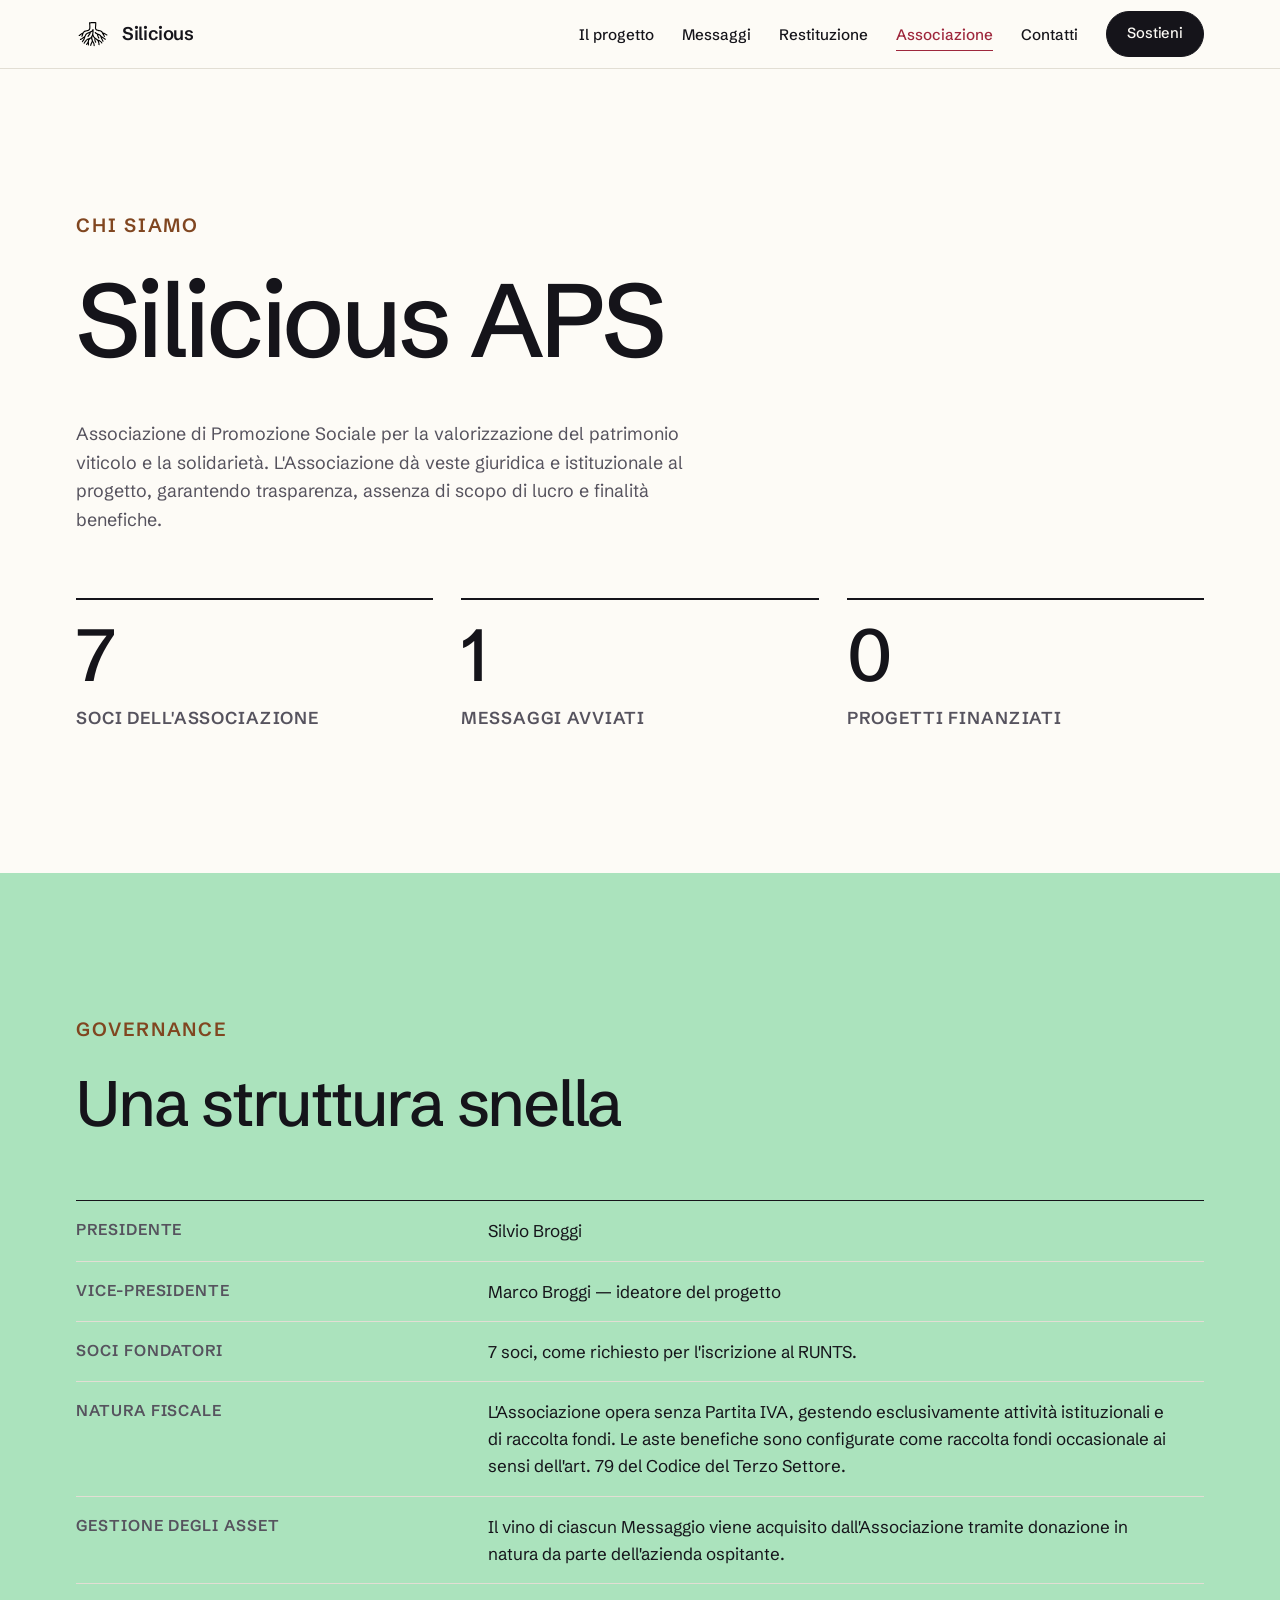
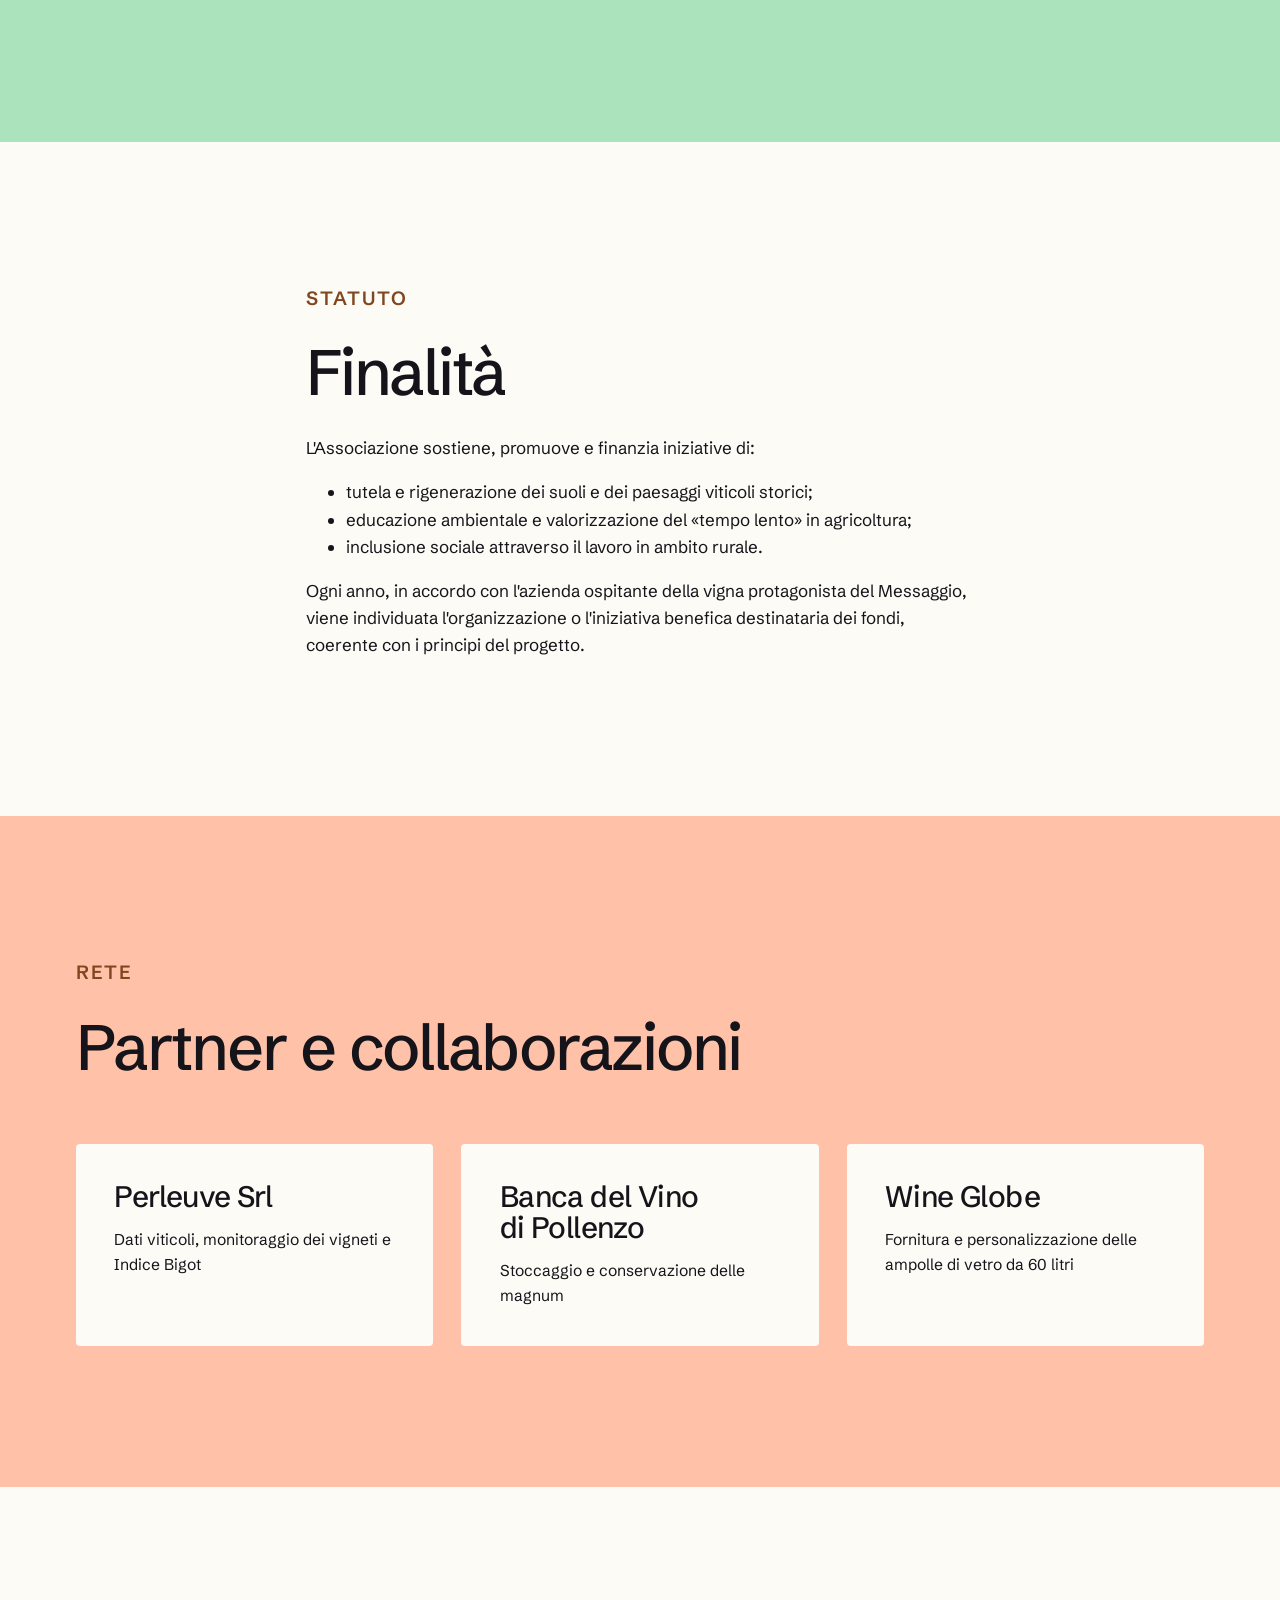
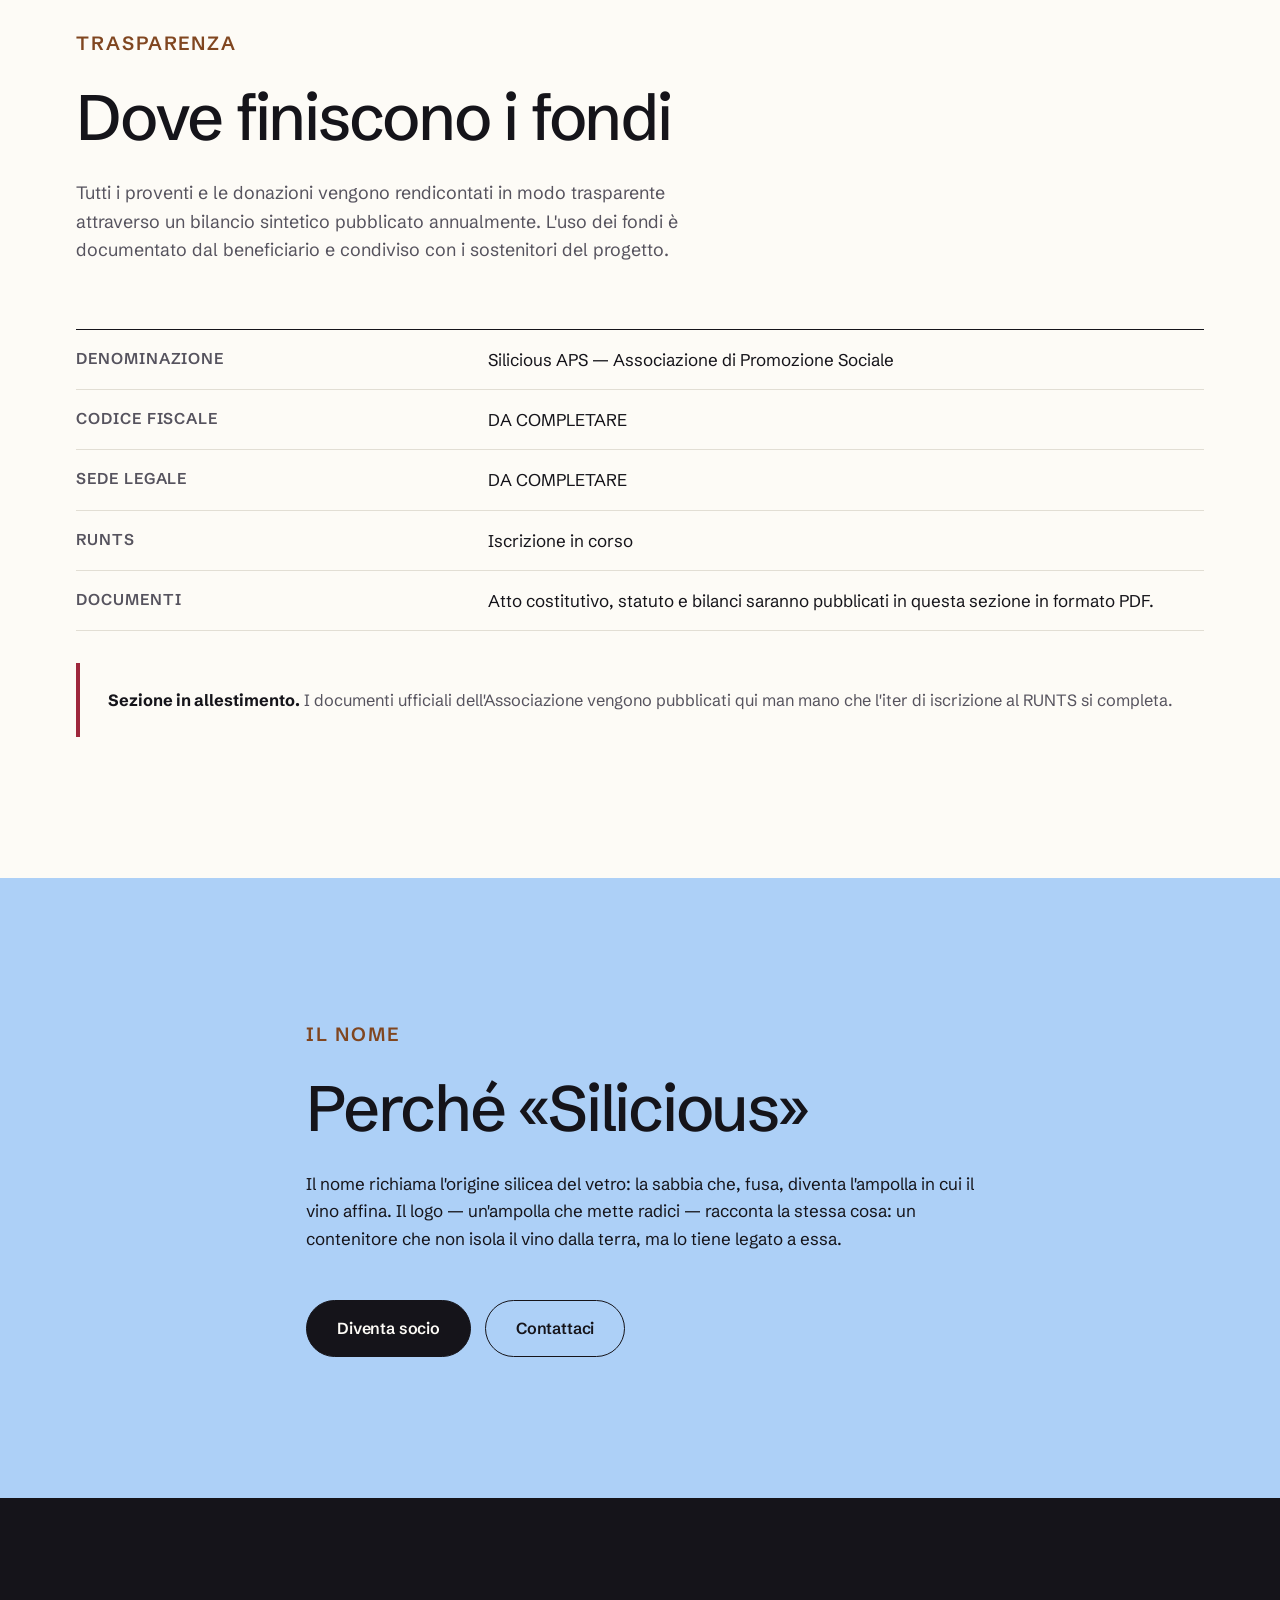
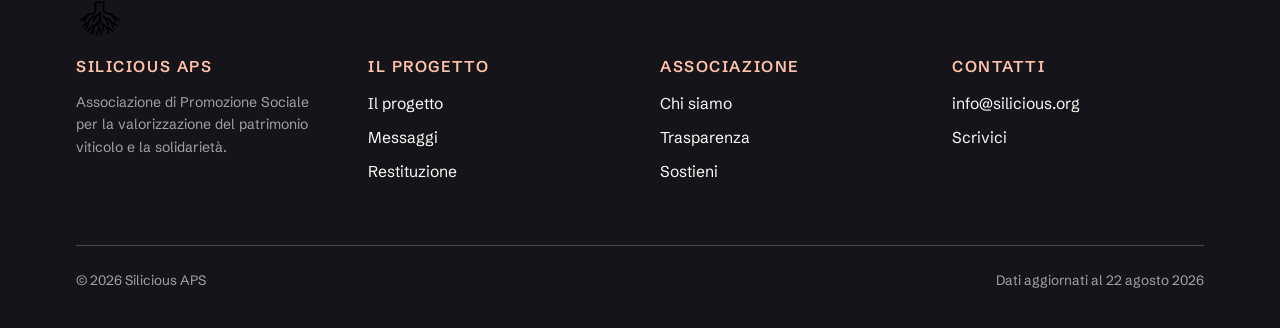
==== associazione/index.html @ 5ce710e5 "Tolta l'illustrazione, picciolo rifatto sulla foto, marchio con margini veri - Illustrazione rimossa" ====
<!DOCTYPE html>
<html lang="it">
<head>
<meta charset="utf-8">
<meta name="viewport" content="width=device-width, initial-scale=1">
<title>L'Associazione — Silicious APS</title>
<meta name="description" content="Silicious APS: Associazione di Promozione Sociale per la valorizzazione del patrimonio viticolo e la solidarietà. Organi, finalità statutarie, partner e trasparenza.">
<link rel="canonical" href="https://silicious.org/associazione/">
<link rel="icon" href="../assets/img/logo-mark.svg?v=3" type="image/svg+xml">
<meta property="og:type" content="website">
<meta property="og:title" content="L'Associazione — Silicious APS">
<meta property="og:description" content="Organi, finalità statutarie, partner e trasparenza di Silicious APS.">
<meta property="og:url" content="https://silicious.org/associazione/">
<meta property="og:image" content="https://silicious.org/assets/img/logo.png">
<link rel="preconnect" href="https://fonts.googleapis.com">
<link rel="preconnect" href="https://fonts.gstatic.com" crossorigin>
<link href="https://fonts.googleapis.com/css2?family=Schibsted+Grotesk:wght@400;500;600;700&display=swap" rel="stylesheet">
<link rel="stylesheet" href="../assets/css/style.css">
</head>
<body>
<a class="salta-al-contenuto" href="#contenuto">Salta al contenuto</a>

<header class="site-header">
  <div class="container">
    <a class="marchio" href="../index.html">
      <img src="../assets/img/logo-mark.svg?v=3" alt="" width="38" height="38">
      <b>Silicious</b>
    </a>
    <button class="menu-toggle" aria-expanded="false" aria-controls="nav-principale">Menu</button>
    <nav class="nav" id="nav-principale" aria-label="Navigazione principale">
      <ul>
        <li><a href="../index.html">Il progetto</a></li>
        <li><a href="../messaggi/index.html">Messaggi</a></li>
        <li><a href="../progetti/index.html">Restituzione</a></li>
        <li><a href="index.html" aria-current="page">Associazione</a></li>
        <li><a href="../contatti/index.html">Contatti</a></li>
        <li><a class="btn" href="../sostieni/index.html">Sostieni</a></li>
      </ul>
    </nav>
  </div>
</header>

<main id="contenuto">

  <section>
    <div class="container">
      <div class="intestazione-sezione">
        <p class="occhiello">Chi siamo</p>
        <h1>Silicious APS</h1>
        <p class="guida">Associazione di Promozione Sociale per la valorizzazione del patrimonio
          viticolo e la solidarietà. L'Associazione dà veste giuridica e istituzionale al progetto,
          garantendo trasparenza, assenza di scopo di lucro e finalità benefiche.</p>
      </div>
      <div class="griglia griglia-3" data-blocco="kpi" data-kpi="soci,messaggi,progetti"></div>
    </div>
  </section>

  <section class="alt">
    <div class="container">
      <div class="intestazione-sezione">
        <p class="occhiello">Governance</p>
        <h2>Una struttura snella</h2>
      </div>
      <dl class="dati">
        <div class="riga">
          <dt>Presidente</dt>
          <dd data-testo="presidente">—</dd>
        </div>
        <div class="riga">
          <dt>Vice-Presidente</dt>
          <dd><span data-testo="vicePresidente">—</span> — ideatore del progetto</dd>
        </div>
        <div class="riga">
          <dt>Soci fondatori</dt>
          <dd><span data-testo="sociFondatori">—</span> soci, come richiesto per l'iscrizione al RUNTS.</dd>
        </div>
        <div class="riga">
          <dt>Natura fiscale</dt>
          <dd>L'Associazione opera senza Partita IVA, gestendo esclusivamente attività istituzionali
            e di raccolta fondi. Le aste benefiche sono configurate come raccolta fondi occasionale
            ai sensi dell'art. 79 del Codice del Terzo Settore.</dd>
        </div>
        <div class="riga">
          <dt>Gestione degli asset</dt>
          <dd>Il vino di ciascun Messaggio viene acquisito dall'Associazione tramite donazione in
            natura da parte dell'azienda ospitante.</dd>
        </div>
      </dl>
    </div>
  </section>

  <section>
    <div class="container stretto">
      <p class="occhiello">Statuto</p>
      <h2>Finalità</h2>
      <p>L'Associazione sostiene, promuove e finanzia iniziative di:</p>
      <ul>
        <li>tutela e rigenerazione dei suoli e dei paesaggi viticoli storici;</li>
        <li>educazione ambientale e valorizzazione del «tempo lento» in agricoltura;</li>
        <li>inclusione sociale attraverso il lavoro in ambito rurale.</li>
      </ul>
      <p>Ogni anno, in accordo con l'azienda ospitante della vigna protagonista del Messaggio, viene
        individuata l'organizzazione o l'iniziativa benefica destinataria dei fondi, coerente con i
        principi del progetto.</p>
    </div>
  </section>

  <section class="alt">
    <div class="container">
      <div class="intestazione-sezione">
        <p class="occhiello">Rete</p>
        <h2>Partner e collaborazioni</h2>
      </div>
      <div class="griglia griglia-3" data-blocco="partner"></div>
    </div>
  </section>

  <section id="trasparenza">
    <div class="container">
      <div class="intestazione-sezione">
        <p class="occhiello">Trasparenza</p>
        <h2>Dove finiscono i fondi</h2>
        <p class="guida">Tutti i proventi e le donazioni vengono rendicontati in modo trasparente
          attraverso un bilancio sintetico pubblicato annualmente. L'uso dei fondi è documentato dal
          beneficiario e condiviso con i sostenitori del progetto.</p>
      </div>
      <dl class="dati">
        <div class="riga">
          <dt>Denominazione</dt>
          <dd>Silicious APS — Associazione di Promozione Sociale</dd>
        </div>
        <div class="riga">
          <dt>Codice fiscale</dt>
          <dd data-testo="codiceFiscale">—</dd>
        </div>
        <div class="riga">
          <dt>Sede legale</dt>
          <dd data-testo="sede">—</dd>
        </div>
        <div class="riga">
          <dt>RUNTS</dt>
          <dd data-testo="runts">—</dd>
        </div>
        <div class="riga">
          <dt>Documenti</dt>
          <dd>Atto costitutivo, statuto e bilanci saranno pubblicati in questa sezione in formato PDF.</dd>
        </div>
      </dl>
      <div class="nota-box" style="margin-top:32px">
        <strong>Sezione in allestimento.</strong> I documenti ufficiali dell'Associazione vengono
        pubblicati qui man mano che l'iter di iscrizione al RUNTS si completa.
      </div>
    </div>
  </section>

  <section class="alt">
    <div class="container stretto">
      <p class="occhiello">Il nome</p>
      <h2>Perché «Silicious»</h2>
      <p>Il nome richiama l'origine silicea del vetro: la sabbia che, fusa, diventa l'ampolla in cui
        il vino affina. Il logo — un'ampolla che mette radici — racconta la stessa cosa: un
        contenitore che non isola il vino dalla terra, ma lo tiene legato a essa.</p>
      <div class="btn-riga">
        <a class="btn" href="../sostieni/index.html">Diventa socio</a>
        <a class="btn btn-ghost" href="../contatti/index.html">Contattaci</a>
      </div>
    </div>
  </section>

</main>

<footer class="site-footer">
  <div class="container">
    <img class="logo-piede" src="../assets/img/logo-mark.svg?v=3" alt="" width="44" height="44">
    <div class="griglia griglia-4">
      <div>
        <h4>Silicious APS</h4>
        <p class="piccolo guida">Associazione di Promozione Sociale per la valorizzazione del
          patrimonio viticolo e la solidarietà.</p>
      </div>
      <div>
        <h4>Il progetto</h4>
        <ul>
          <li><a href="../index.html">Il progetto</a></li>
          <li><a href="../messaggi/index.html">Messaggi</a></li>
          <li><a href="../progetti/index.html">Restituzione</a></li>
        </ul>
      </div>
      <div>
        <h4>Associazione</h4>
        <ul>
          <li><a href="index.html">Chi siamo</a></li>
          <li><a href="index.html#trasparenza">Trasparenza</a></li>
          <li><a href="../sostieni/index.html">Sostieni</a></li>
        </ul>
      </div>
      <div>
        <h4>Contatti</h4>
        <ul>
          <li><a data-mailto href="#"></a></li>
          <li><a href="../contatti/index.html">Scrivici</a></li>
        </ul>
      </div>
    </div>
    <div class="coda">
      <span>© <span data-testo="anno">2026</span> Silicious APS</span>
      <span>Dati aggiornati al <span data-testo="aggiornato">—</span></span>
    </div>
  </div>
</footer>

<script src="../data/contenuti.js"></script>
<script src="../assets/js/site.js"></script>
</body>
</html>
---- assets/css/style.css ----
/* ==========================================================================
   Silicious APS — foglio di stile unico
   Palette e tipografia del progetto. Modificare qui i colori del sito.
   ========================================================================== */

/* --------------------------------------------------------------------------
   PALETTE E CARATTERE
   Un solo carattere su tutto il sito, usato in pesi diversi.
   I colori sono tutti qui: cambiando questo blocco cambia tutto il sito.
   -------------------------------------------------------------------------- */

:root {
  /* Fondo e inchiostro */
  --carta:      #FDFBF6;
  --inchiostro: #15141A;
  --inchiostro-lieve: #56535E;
  --linea:      #E2DED4;

  /* I tre pastelli che si alternano di sezione in sezione */
  --pastello-1: #FFC2A8;   /* pesca */
  --pastello-2: #ABE3BD;   /* verde vigna */
  --pastello-3: #ADD0F7;   /* cielo */
  --carta-alt:  var(--pastello-1);

  /* Accenti */
  --vino:  #9E273C;        /* accento primario: bottoni, numeri, sottolineature */
  --terra: #804620;        /* occhielli e dettagli */
  --vetro: #2F7D6B;        /* seconda serie nei grafici */
  --oro:   #C99A2E;

  /* Tipografia — un solo carattere, due ruoli */
  --testo:  "Schibsted Grotesk", -apple-system, BlinkMacSystemFont, "Segoe UI", Roboto, Helvetica, Arial, sans-serif;
  --titoli: var(--testo);
  --serif:  var(--testo);   /* retrocompatibilità: nessun secondo carattere */
  --sans:   var(--testo);

  /* Misure */
  --container: 1240px;
  --stretto: 780px;
  --radius: 4px;
}

/* La palette è stata scelta: pesca, verde vigna e cielo su carta calda,
   con il rosso vino come accento. Le varianti di prova sono state rimosse. */

*, *::before, *::after { box-sizing: border-box; }

html { scroll-behavior: smooth; }

body {
  margin: 0;
  background: var(--carta);
  color: var(--inchiostro);
  font-family: var(--testo);
  font-size: clamp(17px, 1.15vw, 19px);
  line-height: 1.6;
  -webkit-font-smoothing: antialiased;
  text-rendering: optimizeLegibility;
}

img, svg { max-width: 100%; height: auto; display: block; }

a { color: var(--vino); text-underline-offset: 4px; text-decoration-thickness: 1.5px; }
a:hover { color: var(--inchiostro); }

h1, h2, h3, h4 {
  font-family: var(--titoli);
  font-weight: 500;
  line-height: 1.02;
  letter-spacing: -0.035em;
  margin: 0 0 .45em;
  text-wrap: balance;
}
h1 { font-size: clamp(3rem, 8.5vw, 6.5rem); }
h2 { font-size: clamp(2.2rem, 5.6vw, 4rem); }
h3 { font-size: clamp(1.35rem, 2.4vw, 1.85rem); letter-spacing: -0.02em; }
h4 { font-size: 1rem; font-weight: 600; letter-spacing: 0; }
p  { margin: 0 0 1em; }

.container { width: 100%; max-width: var(--container); margin-inline: auto; padding-inline: clamp(24px, 5vw, 56px); }
.stretto   { max-width: var(--stretto); }

/* Il testo lungo va tenuto stretto: righe da 65-75 caratteri, non di più. */
section p, .racconto-annata p, .dati dd { max-width: 68ch; }

.occhiello {
  font-size: clamp(1rem, 1.5vw, 1.35rem);
  font-weight: 600;
  letter-spacing: .1em;
  text-transform: uppercase;
  color: var(--terra);
  margin: 0 0 1.4em;
}

.guida { color: var(--inchiostro-lieve); }
.piccolo { font-size: .875rem; }
.centro { text-align: center; }

/* ------------------------------- Header --------------------------------- */

.site-header {
  position: sticky; top: 0; z-index: 50;
  background: color-mix(in srgb, var(--carta) 92%, transparent);
  backdrop-filter: blur(8px);
  border-bottom: 1px solid var(--linea);
}
.site-header .container {
  display: flex; align-items: center; gap: 24px;
  min-height: 68px;
}
.marchio { display: flex; align-items: center; gap: 12px; text-decoration: none; color: var(--inchiostro); }
.marchio svg, .marchio img { width: 34px; height: 34px; }
.marchio b { font-size: 1.15rem; font-weight: 600; letter-spacing: -0.02em; }

.nav { margin-left: auto; }
.nav ul { display: flex; gap: 28px; list-style: none; margin: 0; padding: 0; align-items: center; }
.nav a {
  color: var(--inchiostro); text-decoration: none;
  font-size: .95rem; font-weight: 500;
  padding: 6px 0; border-bottom: 1.5px solid transparent;
}
.nav a:hover { border-bottom-color: var(--terra); }
.nav a[aria-current="page"] { border-bottom-color: var(--vino); color: var(--vino); }

/* Il bottone dentro il menu è pur sempre una ".nav a": senza queste righe
   eredita il colore scuro del testo di navigazione e diventa nero su nero. */
.nav a.btn,
.nav a.btn[aria-current="page"] {
  color: var(--carta); border: 1.5px solid var(--inchiostro); border-bottom-color: var(--inchiostro);
}
.nav a.btn:hover { color: #fff; border-color: var(--vino); }

.menu-toggle {
  display: none; margin-left: auto;
  background: none; border: 1px solid var(--linea); border-radius: var(--radius);
  padding: 8px 12px; font: inherit; font-size: .85rem; cursor: pointer; color: inherit;
}

@media (max-width: 860px) {
  .menu-toggle { display: block; }
  .nav { display: none; margin-left: 0; width: 100%; }
  .site-header .container { flex-wrap: wrap; padding-block: 12px; }
  .nav.aperto { display: block; }
  .nav ul { flex-direction: column; align-items: flex-start; gap: 2px; padding-bottom: 14px; }
  .nav li { width: 100%; }
  .nav a { display: block; padding: 10px 0; border-bottom: 1px solid var(--linea); width: 100%; }
}

/* ------------------------------ Bottoni --------------------------------- */

.btn {
  display: inline-block;
  background: var(--inchiostro); color: var(--carta);
  padding: 15px 30px; border-radius: 999px;
  font-size: 1rem; font-weight: 600; letter-spacing: -0.01em;
  text-decoration: none; border: 1.5px solid var(--inchiostro); cursor: pointer;
  transition: background .15s ease, color .15s ease, border-color .15s ease;
}
.btn:hover { background: var(--vino); border-color: var(--vino); color: #fff; }
.btn-ghost { background: transparent; color: var(--inchiostro); }
.btn-ghost:hover { background: var(--inchiostro); border-color: var(--inchiostro); color: var(--carta); }
.btn-riga { display: flex; flex-wrap: wrap; gap: 14px; margin-top: clamp(32px, 4vw, 48px); }

/* Nel menu il bottone resta piccolo, altrimenti sfonda la barra. */
.nav .btn { padding: 10px 20px; font-size: .92rem; }

/* ------------------------------ Sezioni --------------------------------- */

section { padding-block: clamp(72px, 11vw, 160px); }
section.bordo-sopra { border-top: 1px solid var(--linea); }

/* I pastelli si alternano da soli lungo la pagina: nessuna classe da scegliere
   a mano, basta marcare la sezione come "alt". */
section.alt:nth-of-type(3n+1) { background: var(--pastello-1); }
section.alt:nth-of-type(3n+2) { background: var(--pastello-2); }
section.alt:nth-of-type(3n)   { background: var(--pastello-3); }

/* Il titolo va tenuto corto perché è grande; il paragrafo sotto no, altrimenti
   verrebbe strozzato su tre parole per riga. */
.intestazione-sezione { max-width: 74ch; margin-bottom: clamp(40px, 5vw, 72px); }
.intestazione-sezione h1,
.intestazione-sezione h2 { max-width: 18ch; }
.intestazione-sezione p.guida { max-width: 58ch; font-size: 1.05em; }

/* -------------------------------- Hero ---------------------------------- */

/* L'apertura è centrata: il marchio disegnato sta al centro della pagina e
   tutto quello che segue si allinea a lui. */
.hero { padding-block: clamp(48px, 7vw, 96px) clamp(64px, 10vw, 140px); text-align: center; }
.hero .logo-grande {
  width: min(300px, 62vw); margin: 0 auto clamp(40px, 6vw, 72px); color: var(--inchiostro);
}
.hero .payoff {
  font-size: clamp(2.4rem, 6.4vw, 4.8rem);
  font-weight: 500; line-height: 1.05; letter-spacing: -0.035em;
  max-width: 20ch; margin: 0 auto .45em; color: var(--inchiostro);
}
.hero .sottotitolo {
  max-width: 60ch; margin: 0 auto; color: var(--inchiostro-lieve);
  font-size: clamp(1.1rem, 1.8vw, 1.4rem); line-height: 1.55;
}
.hero .btn-riga { justify-content: center; }
/* Senza margin-inline auto il blocco resterebbe a sinistra e il testo si
   centrerebbe dentro di lui invece che nella pagina. */
.hero .tagline { margin: 0 auto clamp(24px, 3vw, 38px); max-width: none; }

.tagline {
  font-size: clamp(1.05rem, 1.7vw, 1.45rem); font-weight: 600;
  letter-spacing: .2em; text-transform: uppercase; color: var(--terra);
  margin: 0 0 clamp(20px, 3vw, 34px);
}

/* ------------------------------- Griglie -------------------------------- */

.griglia { display: grid; gap: 28px; }
.griglia-2 { grid-template-columns: repeat(auto-fit, minmax(280px, 1fr)); }
.griglia-3 { grid-template-columns: repeat(auto-fit, minmax(260px, 1fr)); }
.griglia-4 { grid-template-columns: repeat(auto-fit, minmax(210px, 1fr)); }

/* --------------------------------- KPI ---------------------------------- */

.kpi { text-align: left; border-top: 2px solid var(--inchiostro); padding-top: 20px; }
.kpi .numero {
  font-size: clamp(3rem, 6.5vw, 4.6rem); font-weight: 500; letter-spacing: -0.045em;
  line-height: .95; color: var(--inchiostro); display: block; margin-bottom: 14px;
}
.kpi .etichetta {
  font-size: 1.08rem; letter-spacing: .05em; text-transform: uppercase;
  color: var(--inchiostro-lieve); font-weight: 600;
}
.kpi .nota { font-size: .8rem; color: var(--terra); margin-top: 6px; }

/* ------------------------------- Schede --------------------------------- */

.scheda {
  background: var(--carta);
  border: 0; border-radius: var(--radius);
  padding: clamp(28px, 3vw, 40px);
  display: flex; flex-direction: column;
}
section.alt .scheda { background: var(--carta); }
.scheda h3 { margin-bottom: .5em; }
.scheda p:last-child { margin-bottom: 0; }
.scheda p { font-size: .98rem; }
.scheda .meta {
  font-size: 1rem; letter-spacing: .1em; text-transform: uppercase;
  color: var(--terra); margin-bottom: 16px; font-weight: 600;
}
.scheda-link { text-decoration: none; color: inherit; transition: transform .2s ease; }
.scheda-link:hover { transform: translateY(-4px); }
.scheda .piede { margin-top: auto; padding-top: 22px; }

/* Passi del ciclo */
.passo { position: relative; padding-top: 24px; border-top: 2px solid var(--inchiostro); }
.passo .num {
  font-size: .95rem; font-weight: 600; color: var(--terra);
  display: block; margin-bottom: 14px; letter-spacing: .08em;
}
.passo h3 { font-size: clamp(1.4rem, 2.2vw, 1.9rem); margin-bottom: .5em; }
.passo p { font-size: 1rem; color: var(--inchiostro-lieve); margin-bottom: 0; }

/* ---------------------------- Barre del tempo --------------------------- */

.tempo { border: 1px solid var(--linea); border-radius: var(--radius); padding: 26px; background: var(--carta); }
.tempo + .tempo { margin-top: 18px; }
.tempo .testata { display: flex; flex-wrap: wrap; gap: 8px 16px; align-items: baseline; margin-bottom: 6px; }
.tempo .titolo { font-size: clamp(1.3rem, 2.2vw, 1.7rem); font-weight: 600; letter-spacing: -0.025em; }
.tempo .fase {
  font-size: .9rem; letter-spacing: .08em; text-transform: uppercase; font-weight: 600;
  padding: 3px 9px; border-radius: 999px; border: 1px solid var(--linea); color: var(--inchiostro-lieve);
}
.tempo .fase.ampolla   { border-color: var(--vetro); color: var(--vetro); }
.tempo .fase.bottiglia { border-color: var(--vino);  color: var(--vino); }
.tempo .fase.conclusa  { border-color: var(--terra); color: var(--terra); }
.tempo .sottotesto { color: var(--inchiostro-lieve); font-size: .92rem; margin-bottom: 18px; }

.barra { height: 10px; background: rgba(21, 20, 26, .09); border: 1px solid var(--linea); border-radius: 999px; overflow: hidden; }
.barra > i { display: block; height: 100%; background: var(--vino); border-radius: 999px; transition: width .6s ease; }
.barra-estremi {
  display: flex; justify-content: space-between; gap: 12px;
  font-size: .78rem; color: var(--inchiostro-lieve); margin-top: 8px;
}
.conto {
  font-size: clamp(1.8rem, 3vw, 2.4rem); font-weight: 500; letter-spacing: -0.03em; color: var(--inchiostro);
  margin-top: 16px; display: block;
}
.conto small { font-family: var(--sans); font-size: .8rem; color: var(--inchiostro-lieve); letter-spacing: .06em; text-transform: uppercase; display: block; margin-top: 4px; }

/* ------------------------------ Immagini -------------------------------- */

.figura { margin: 0; }
.figura img {
  width: 100%; border-radius: var(--radius);
  background: var(--carta-alt); border: 1px solid var(--linea);
}
.figura figcaption {
  font-size: .86rem; line-height: 1.55; color: var(--inchiostro-lieve);
  margin-top: 12px; padding-left: 14px; border-left: 2px solid var(--terra);
}

.banda-immagine { padding-block: 0; }
.banda-immagine img {
  width: 100%; height: clamp(280px, 52vh, 560px); object-fit: cover;
  border-block: 1px solid var(--linea);
}

.galleria { display: grid; gap: 32px; grid-template-columns: repeat(auto-fit, minmax(300px, 1fr)); }
.galleria .figura img { aspect-ratio: 3 / 4; object-fit: cover; }
.galleria .figura.orizzontale img { aspect-ratio: 4 / 3; }

/* Schede con fotografia di copertina */
.scheda.con-foto { padding: 0; overflow: hidden; }
.scheda.con-foto .copertina {
  width: 100%; aspect-ratio: 4 / 3; object-fit: cover;
  border-bottom: 1px solid var(--linea); background: var(--carta-alt);
}
.scheda.con-foto .corpo { padding: 26px 28px 28px; display: flex; flex-direction: column; flex: 1; }

/* ------------------------ L'ampolla che si riempie ---------------------- */

.ampolla { display: flex; align-items: center; gap: clamp(24px, 5vw, 56px); flex-wrap: wrap; }
.ampolla svg { width: min(240px, 52vw); height: auto; flex: none; }

.ampolla .vetro    { fill: none; stroke: var(--inchiostro); stroke-width: 3; }
.ampolla .acciaio  { fill: none; stroke: var(--inchiostro); stroke-width: 3; stroke-linejoin: round; }
.ampolla .sostegno { fill: none; stroke: var(--inchiostro); stroke-width: 3; stroke-linecap: round; }
.ampolla .riflesso { fill: none; stroke: var(--carta); stroke-width: 5; opacity: .55; stroke-linecap: round; }
.ampolla .pelo     { fill: rgba(255, 255, 255, .35); }

/* --salita è scritta sull'elemento dal JavaScript: 0 = ampolla piena di tempo,
   190 = fase appena cominciata. L'animazione parte dal fondo e sale fino lì.
   Senza animazione (o con "riduci animazioni") resta comunque il valore giusto. */
.ampolla .livello {
  transform: translateY(var(--salita, 190px));
  animation: si-riempie 1.6s cubic-bezier(.22, .61, .36, 1);
}
@keyframes si-riempie { from { transform: translateY(190px); } }

.ampolla-legenda { display: flex; flex-direction: column; gap: 8px; min-width: 210px; }
.ampolla-percento {
  font-size: clamp(3rem, 7vw, 4.4rem); font-weight: 500; letter-spacing: -0.045em; line-height: .95;
  color: var(--vino);
}
.ampolla-fase {
  font-size: .98rem; letter-spacing: .08em; text-transform: uppercase;
  color: var(--terra); font-weight: 600;
}
.ampolla-manca { color: var(--inchiostro-lieve); font-size: .95rem; }

/* --------------------------------- Mappa -------------------------------- */

.mappa-attesa {
  border: 1px dashed var(--linea); border-radius: var(--radius);
  padding: 32px; text-align: center;
  background:
    repeating-linear-gradient(45deg, transparent 0 12px, rgba(169, 123, 79, .05) 12px 24px),
    var(--carta-alt);
}
.mappa-attesa p:last-child { margin: 18px auto 0; max-width: 460px; }
.mappa {
  height: clamp(320px, 50vh, 460px);
  border: 1px solid var(--linea); border-radius: var(--radius);
  background: var(--carta-alt); z-index: 0;
}
.mappa .leaflet-control-attribution { font-size: 11px; }

/* -------------------------- L'azienda ospitante ------------------------- */

.azienda .collegamenti { display: flex; flex-wrap: wrap; gap: 8px 20px; }
.azienda .collegamenti a { font-size: .93rem; font-weight: 500; }

/* --------------------------- Indici dell'annata ------------------------- */

.indici { margin-bottom: 48px; }
.indice {
  border-top: 2px solid var(--inchiostro); padding-top: 20px;
  display: flex; flex-direction: column; gap: 6px;
}
.indice .numero {
  font-size: clamp(3rem, 6.5vw, 4.6rem); font-weight: 500; letter-spacing: -0.045em; line-height: .95;
  color: var(--inchiostro);
}
.indice .numero small { font-size: .4em; color: var(--inchiostro-lieve); }
.indice .etichetta {
  font-size: 1.05rem; letter-spacing: .05em; text-transform: uppercase;
  font-weight: 600; color: var(--inchiostro-lieve);
}
.indice .scarto { font-size: .88rem; color: var(--terra); }
.indice .scarto.su  { color: var(--vino); }
.indice .scarto.giu { color: var(--vetro); }

/* --------------------------- Grafico dell'annata ------------------------ */

/* Su schermo stretto il grafico non si comprime — le etichette diventerebbero
   illeggibili — ma scorre in orizzontale dentro il suo contenitore. */
.grafico { margin: 0 0 44px; overflow-x: auto; padding-block: 8px; }
.grafico svg { width: 100%; min-width: 480px; height: auto; overflow: visible; }
.grafico .barra-media { fill: var(--linea); }
.grafico .barra-anno  { fill: var(--vetro); }
.grafico .linea-temp  { fill: none; stroke: var(--vino); stroke-width: 2.5; stroke-linejoin: round; }
.grafico .punto-temp  { fill: var(--vino); }
.grafico .griglia-linea { stroke: var(--linea); stroke-width: 1; }
.grafico .tacca, .grafico .etichetta-x {
  font-family: var(--sans); font-size: 14px; fill: var(--inchiostro-lieve);
}
.grafico .etichetta-x { text-anchor: middle; font-weight: 500; }
.grafico .tacca.destra { text-anchor: start; fill: var(--vino); }

.legenda-grafico {
  display: flex; flex-wrap: wrap; gap: 10px 26px; margin-top: 18px;
  font-size: .85rem; color: var(--inchiostro-lieve);
  padding-left: 0; border-left: 0;
}
.legenda-grafico .chiave {
  display: inline-block; width: 14px; height: 14px; margin-right: 8px;
  vertical-align: -2px; border-radius: 2px;
}
.legenda-grafico .chiave.media { background: var(--linea); }
.legenda-grafico .chiave.anno  { background: var(--vetro); }
.legenda-grafico .chiave.temp  { background: var(--vino); border-radius: 999px; }

.racconto-annata { max-width: var(--stretto); }
.racconto-annata p:first-child::first-letter {
  font-size: 3.2em; font-weight: 500; line-height: .8;
  float: left; padding: 4px 10px 0 0; color: var(--vino);
}
.fonte-dati {
  border-top: 1px solid var(--linea); padding-top: 16px; margin-top: 36px;
  max-width: var(--stretto);
}

/* --------------------------- Tabelle tecniche --------------------------- */

.dati { border-top: 1px solid var(--inchiostro); margin-top: 8px; }
.dati .riga {
  display: grid; grid-template-columns: minmax(160px, 34%) 1fr; gap: 8px 28px;
  padding: 16px 0; border-bottom: 1px solid var(--linea);
}
.dati dt, .dati .voce {
  font-size: .98rem; letter-spacing: .06em; text-transform: uppercase;
  font-weight: 600; color: var(--inchiostro-lieve); margin: 0;
}
.dati dd, .dati .valore { margin: 0; }
@media (max-width: 620px) { .dati .riga { grid-template-columns: 1fr; gap: 4px; } }

/* --------------------------------- Note --------------------------------- */

.nota-box {
  border-left: 4px solid var(--vino); background: var(--carta);
  padding: 24px 28px; font-size: 1.02rem; color: var(--inchiostro-lieve);
  border-radius: 0 var(--radius) var(--radius) 0;
}
.nota-box strong { color: var(--inchiostro); }

.citazione {
  font-size: clamp(1.9rem, 4.2vw, 3rem); font-weight: 500; letter-spacing: -0.03em; line-height: 1.15;
  border-left: 2px solid var(--vino); padding-left: 28px; margin: 0; color: var(--inchiostro);
}

/* ------------------------------- Moduli --------------------------------- */

.modulo { display: grid; gap: 18px; max-width: var(--stretto); }
.campo { display: flex; flex-direction: column; gap: 6px; }
.campo label { font-size: 1rem; letter-spacing: .05em; text-transform: uppercase; font-weight: 600; color: var(--inchiostro-lieve); }
.campo input, .campo textarea, .campo select {
  font: inherit; font-size: .97rem; color: var(--inchiostro);
  background: var(--carta); border: 1px solid var(--linea); border-radius: var(--radius);
  padding: 11px 13px; width: 100%;
}
.campo input:focus, .campo textarea:focus, .campo select:focus {
  outline: 2px solid var(--vino); outline-offset: 1px; border-color: var(--vino);
}
.campo textarea { min-height: 150px; resize: vertical; }
.campo .aiuto { font-size: .8rem; color: var(--inchiostro-lieve); text-transform: none; letter-spacing: 0; font-weight: 400; }

/* ------------------------------- Footer --------------------------------- */

/* Il piede è scuro: chiude la pagina e non rischia di confondersi con la
   sezione pastello che lo precede, qualunque essa sia. */
.site-footer {
  padding-block: clamp(64px, 8vw, 100px) 36px;
  font-size: .98rem;
  background: var(--inchiostro);
  color: color-mix(in srgb, var(--carta) 72%, transparent);
}
.site-footer .griglia { gap: 40px; }
.site-footer h4 {
  font-size: .98rem; letter-spacing: .1em; text-transform: uppercase;
  color: var(--pastello-1); margin-bottom: 16px;
}
.site-footer ul { list-style: none; margin: 0; padding: 0; }
.site-footer li { margin-bottom: 9px; }
.site-footer a { color: var(--carta); text-decoration: none; }
.site-footer a:hover { color: var(--pastello-1); text-decoration: underline; }
.site-footer .guida { color: color-mix(in srgb, var(--carta) 62%, transparent); }
.site-footer .coda {
  margin-top: 52px; padding-top: 24px;
  border-top: 1px solid color-mix(in srgb, var(--carta) 22%, transparent);
  display: flex; flex-wrap: wrap; gap: 8px 24px; justify-content: space-between;
  font-size: .85rem; color: color-mix(in srgb, var(--carta) 62%, transparent);
}
.site-footer .logo-piede { width: 48px; color: var(--carta); margin-bottom: 20px; }

/* ------------------------------ Utilità --------------------------------- */

.vuoto {
  border: 1px dashed var(--linea); border-radius: var(--radius);
  padding: 32px; text-align: center; color: var(--inchiostro-lieve); font-size: .95rem;
}
.salta-al-contenuto {
  position: absolute; left: -9999px;
  background: var(--inchiostro); color: var(--carta); padding: 10px 16px; z-index: 100;
}
.salta-al-contenuto:focus { left: 12px; top: 12px; }

@media (prefers-reduced-motion: reduce) {
  html { scroll-behavior: auto; }
  * { transition: none !important; animation: none !important; }
}
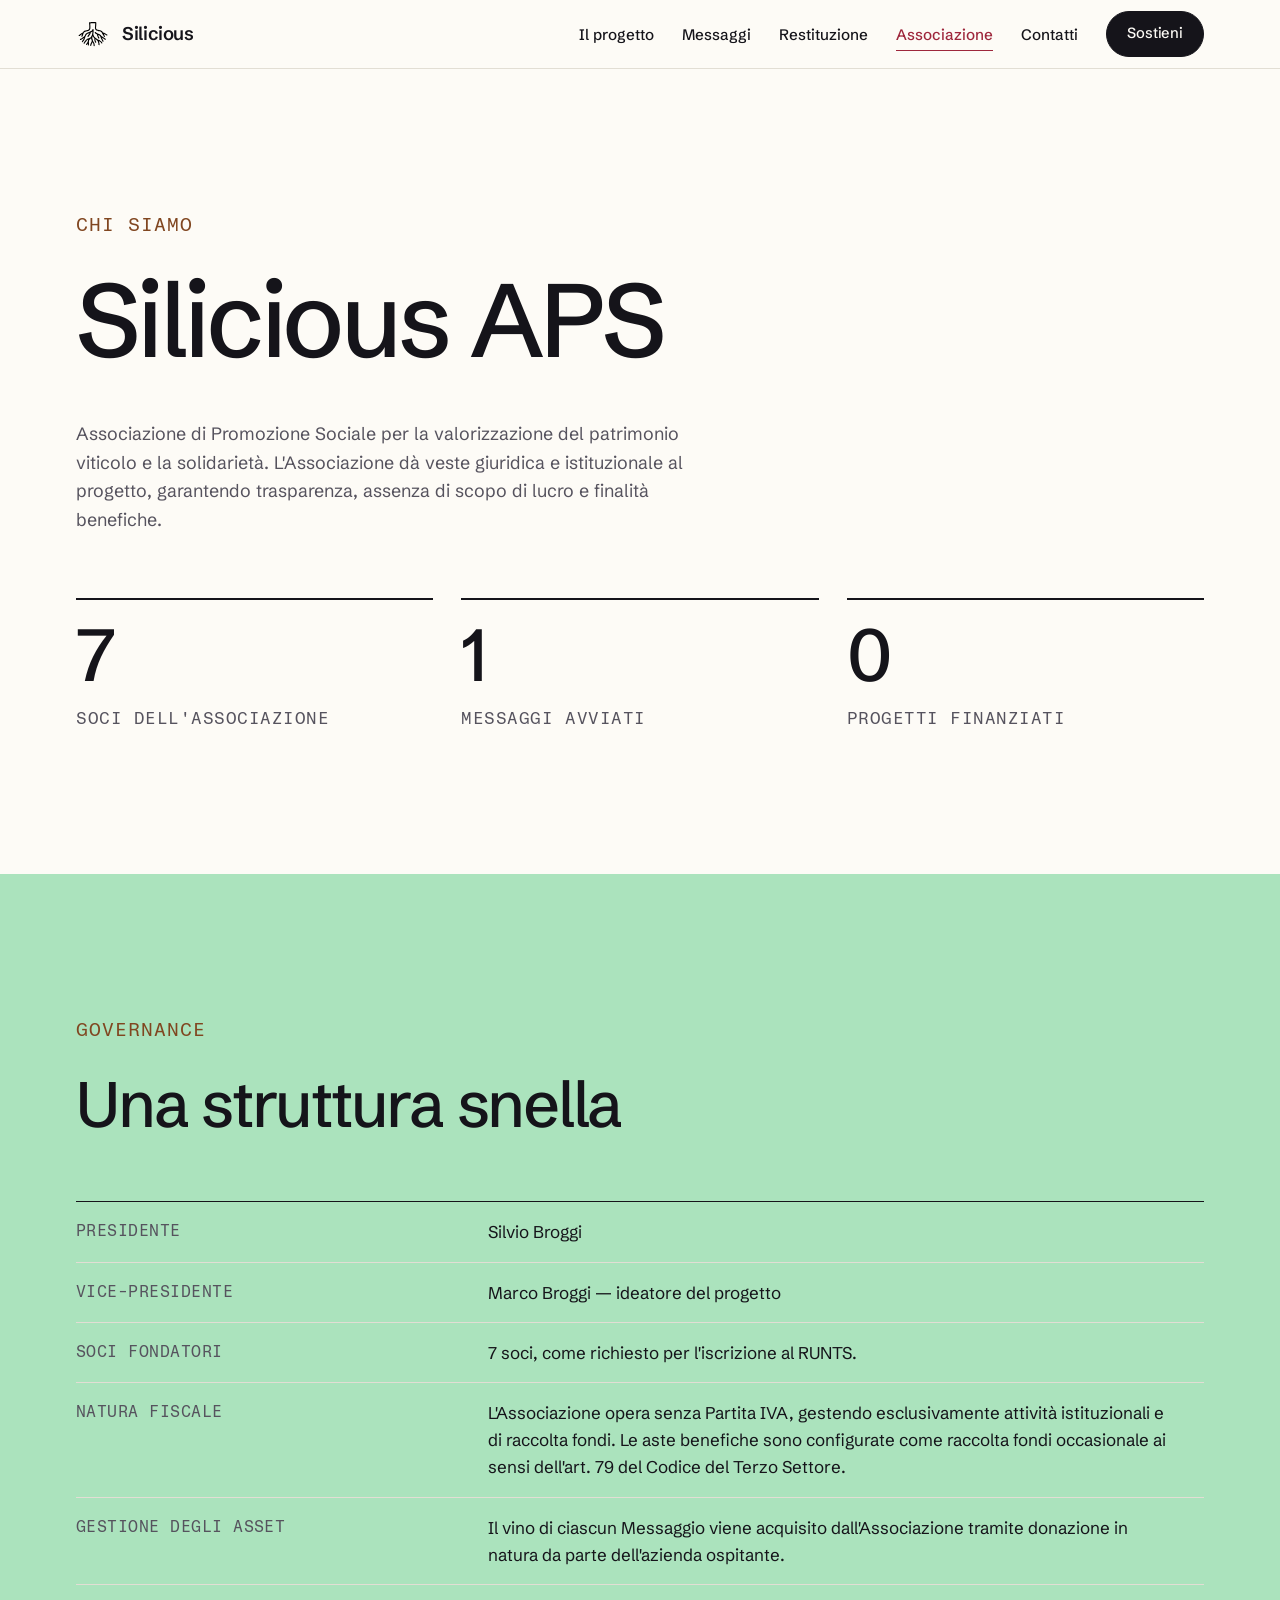
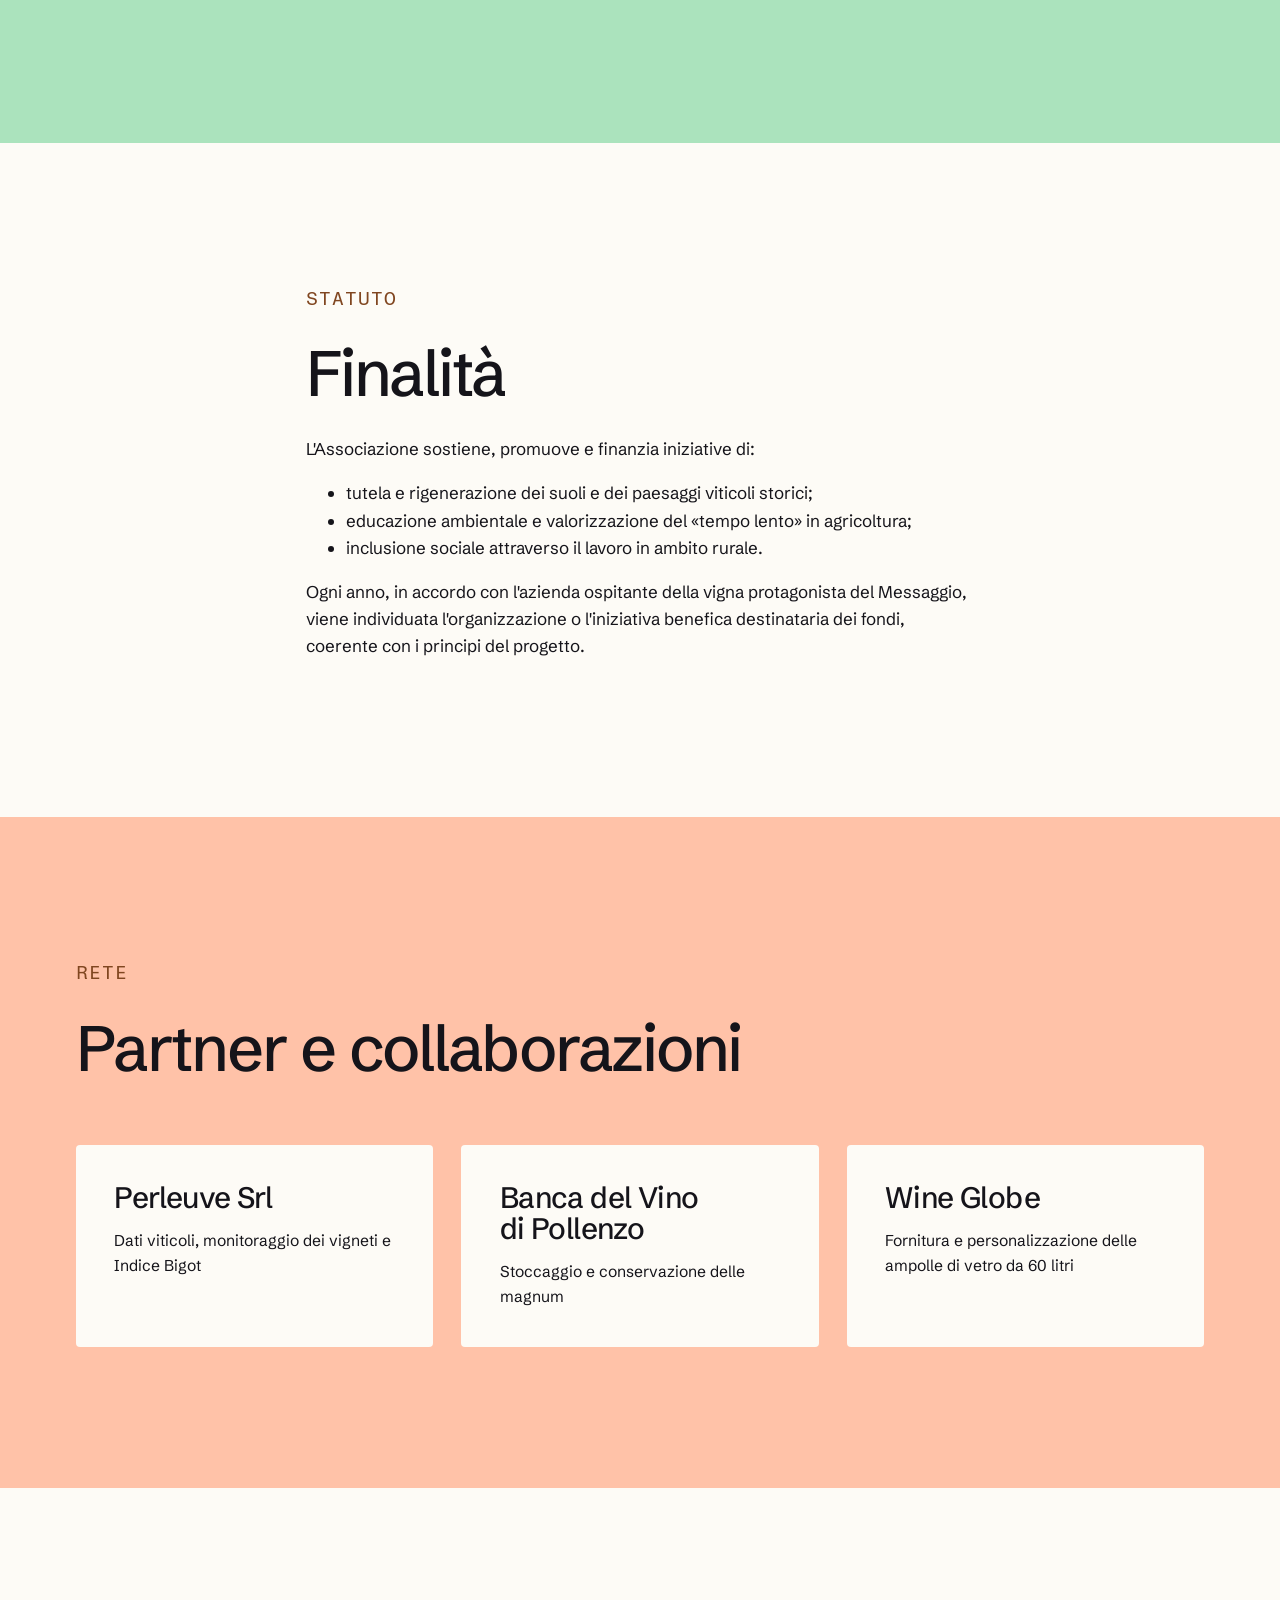
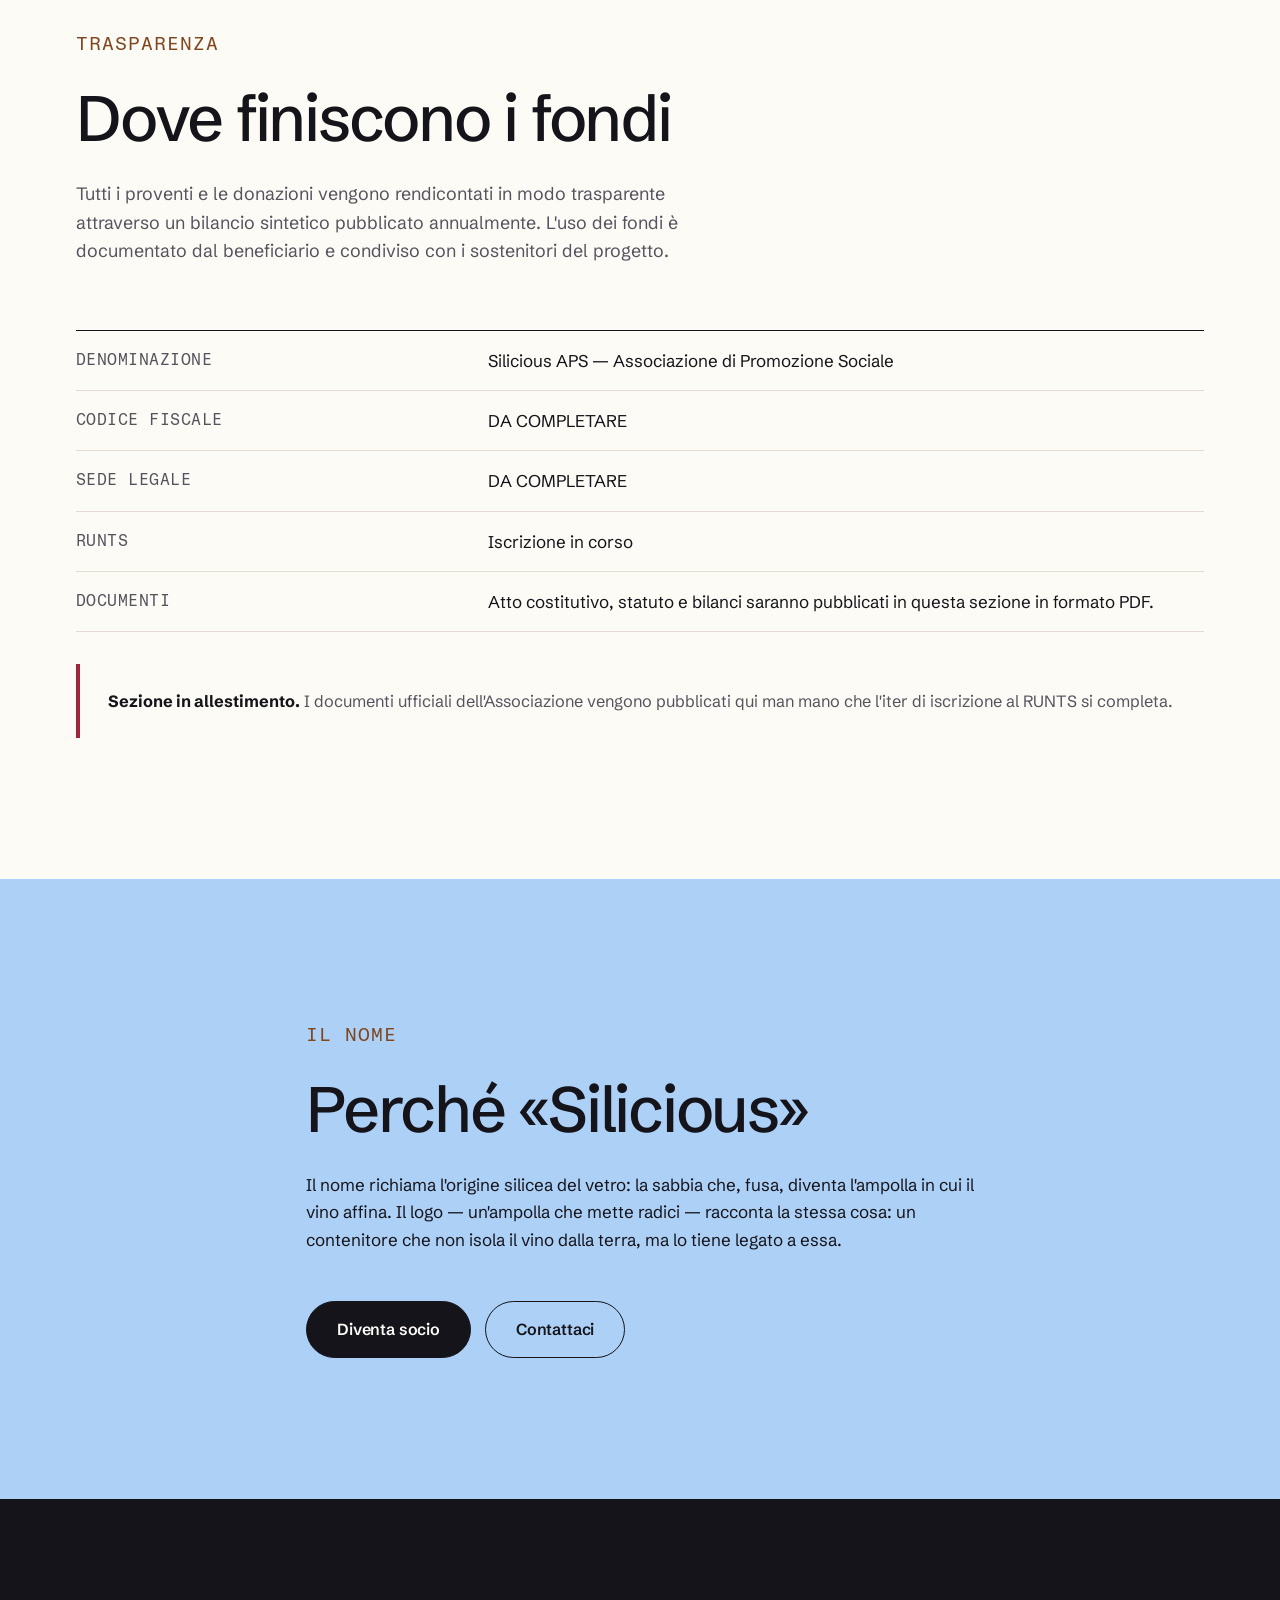
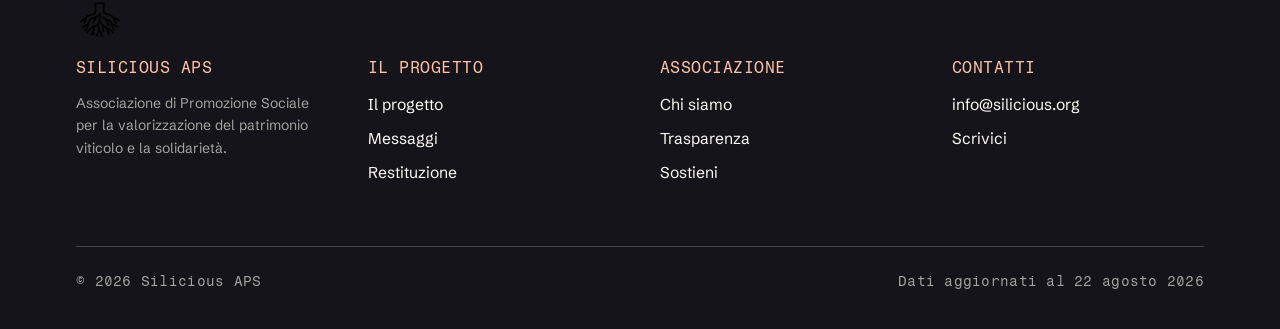
==== commit c1261178: "Etichette in monospaziato e pagina di confronto fra colore e bianco e nero Analizzati i CSS dei rife" ====
--- a/associazione/index.html
+++ b/associazione/index.html
@@ -14,7 +14,7 @@
 <meta property="og:image" content="https://silicious.org/assets/img/logo.png">
 <link rel="preconnect" href="https://fonts.googleapis.com">
 <link rel="preconnect" href="https://fonts.gstatic.com" crossorigin>
-<link href="https://fonts.googleapis.com/css2?family=Schibsted+Grotesk:wght@400;500;600;700&display=swap" rel="stylesheet">
+<link href="https://fonts.googleapis.com/css2?family=Fragment+Mono&family=Schibsted+Grotesk:wght@400;500;600;700&display=swap" rel="stylesheet">
 <link rel="stylesheet" href="../assets/css/style.css">
 </head>
 <body>
--- a/assets/css/style.css
+++ b/assets/css/style.css
@@ -33,6 +33,7 @@
   --titoli: var(--testo);
   --serif:  var(--testo);   /* retrocompatibilità: nessun secondo carattere */
   --sans:   var(--testo);
+  --mono:   "Fragment Mono", ui-monospace, SFMono-Regular, Menlo, Consolas, monospace;
 
   /* Misure */
   --container: 1240px;
@@ -40,8 +41,19 @@
   --radius: 4px;
 }
 
-/* La palette è stata scelta: pesca, verde vigna e cielo su carta calda,
-   con il rosso vino come accento. Le varianti di prova sono state rimosse. */
+/* ---- Prova temporanea: versione monocromatica, per il confronto -------
+   Si attiva con ?stile=mono. Quando la scelta sarà fatta, resta una sola
+   palette e questo blocco sparisce. */
+:root[data-stile="mono"] {
+  --carta:      #FAF8F4;
+  --pastello-1: #EDEAE3;
+  --pastello-2: #E2DED5;
+  --pastello-3: #F2EFE9;
+  --vino:  #17161A;
+  --terra: #55514A;
+  --vetro: #3E3A34;
+}
+
 
 *, *::before, *::after { box-sizing: border-box; }
 
@@ -517,3 +529,27 @@
   html { scroll-behavior: auto; }
   * { transition: none !important; animation: none !important; }
 }
+
+/* ---------------------- Etichette in monospaziato ------------------------
+   Il testo resta tutto nello stesso carattere. Passano al monospaziato solo
+   le etichette: occhielli, voci delle schede tecniche, unità dei numeri,
+   date, legende. È il dettaglio che dà il tono da catalogo ai siti presi a
+   riferimento, e distingue a colpo d'occhio il dato dal discorso.
+   -------------------------------------------------------------------------- */
+
+.occhiello, .tagline,
+.scheda .meta, .kpi .etichetta, .indice .etichetta, .indice .scarto,
+.dati dt, .dati .voce, .tempo .fase, .ampolla-fase,
+.campo label, .site-footer h4, .conto small,
+.barra-estremi, .legenda-grafico, .site-footer .coda,
+.grafico .tacca, .grafico .etichetta-x {
+  font-family: var(--mono);
+  font-weight: 400;
+  letter-spacing: .02em;
+}
+
+/* Il monospaziato ha già la sua aria: la spaziatura extra va ridotta,
+   altrimenti le maiuscole si sfilacciano. */
+.occhiello { letter-spacing: .05em; }
+.tagline   { letter-spacing: .1em; }
+.kpi .etichetta, .indice .etichetta, .dati dt, .site-footer h4 { letter-spacing: .03em; }
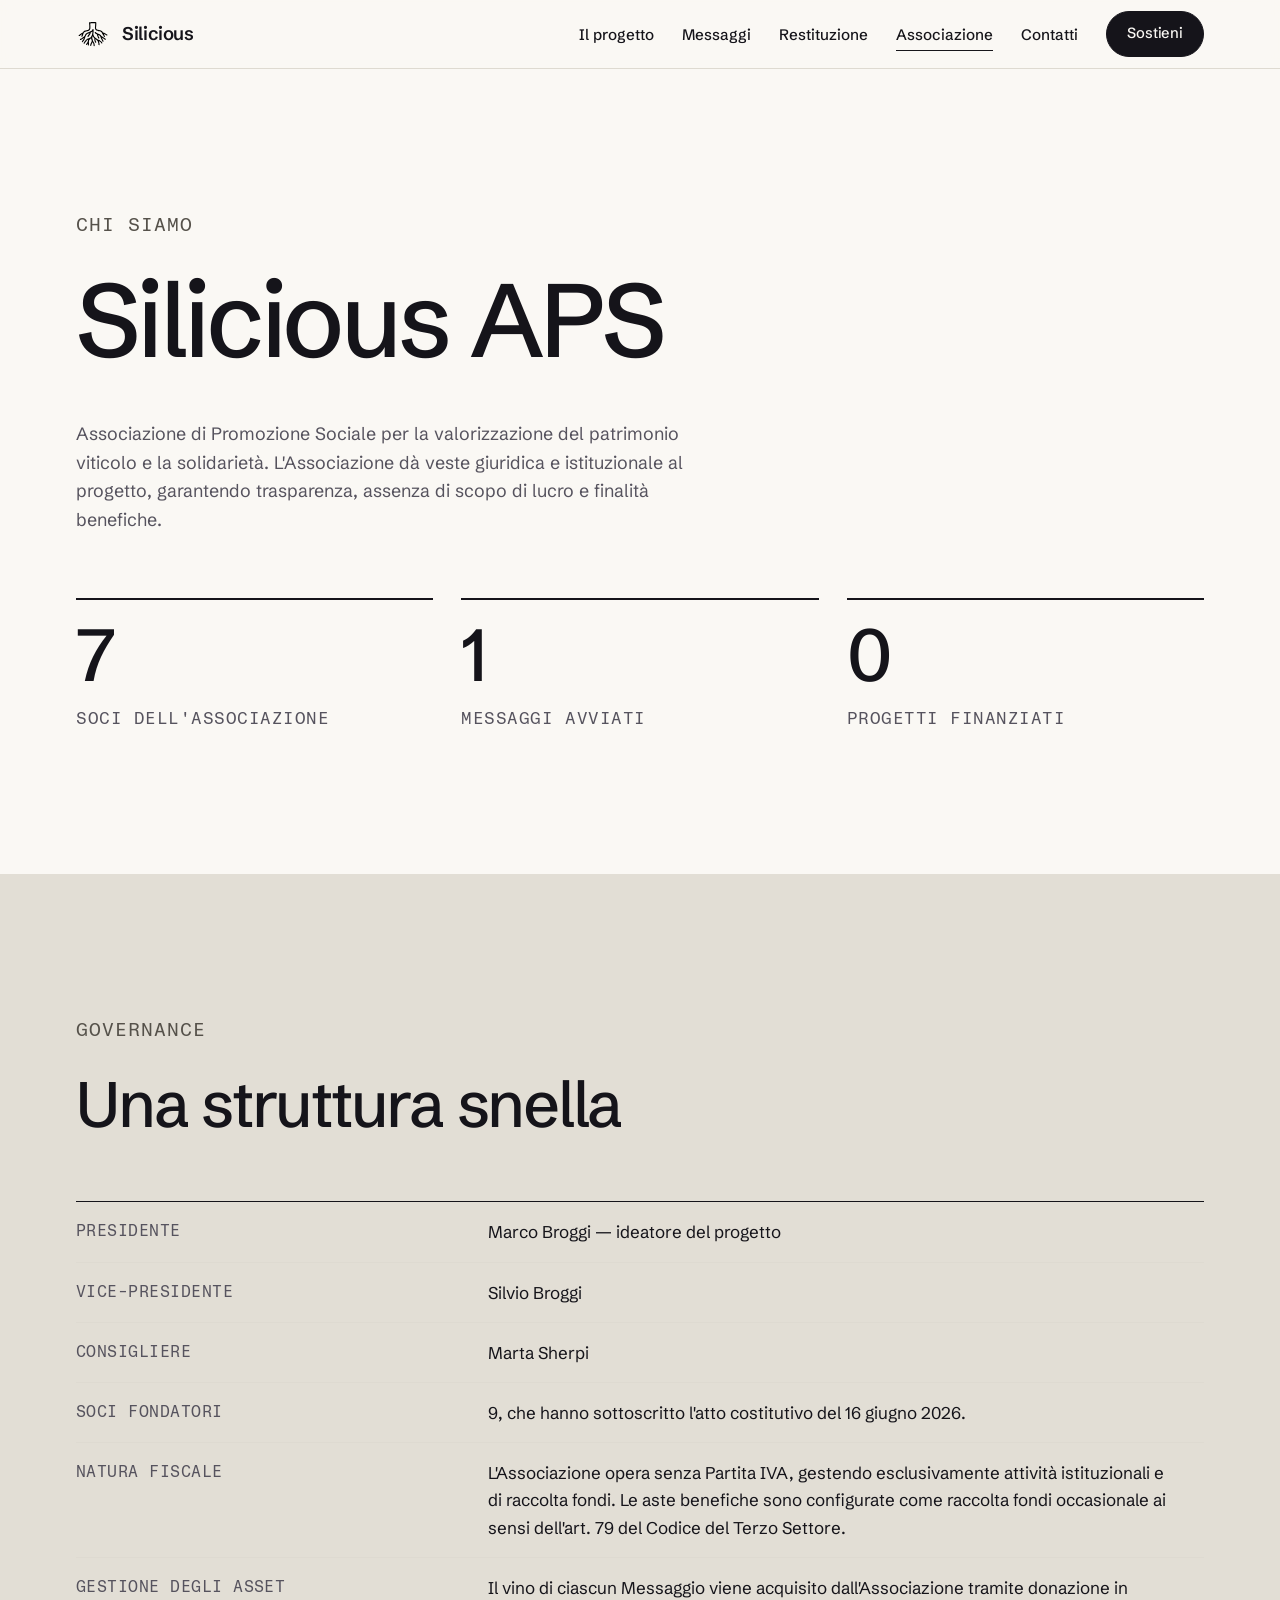
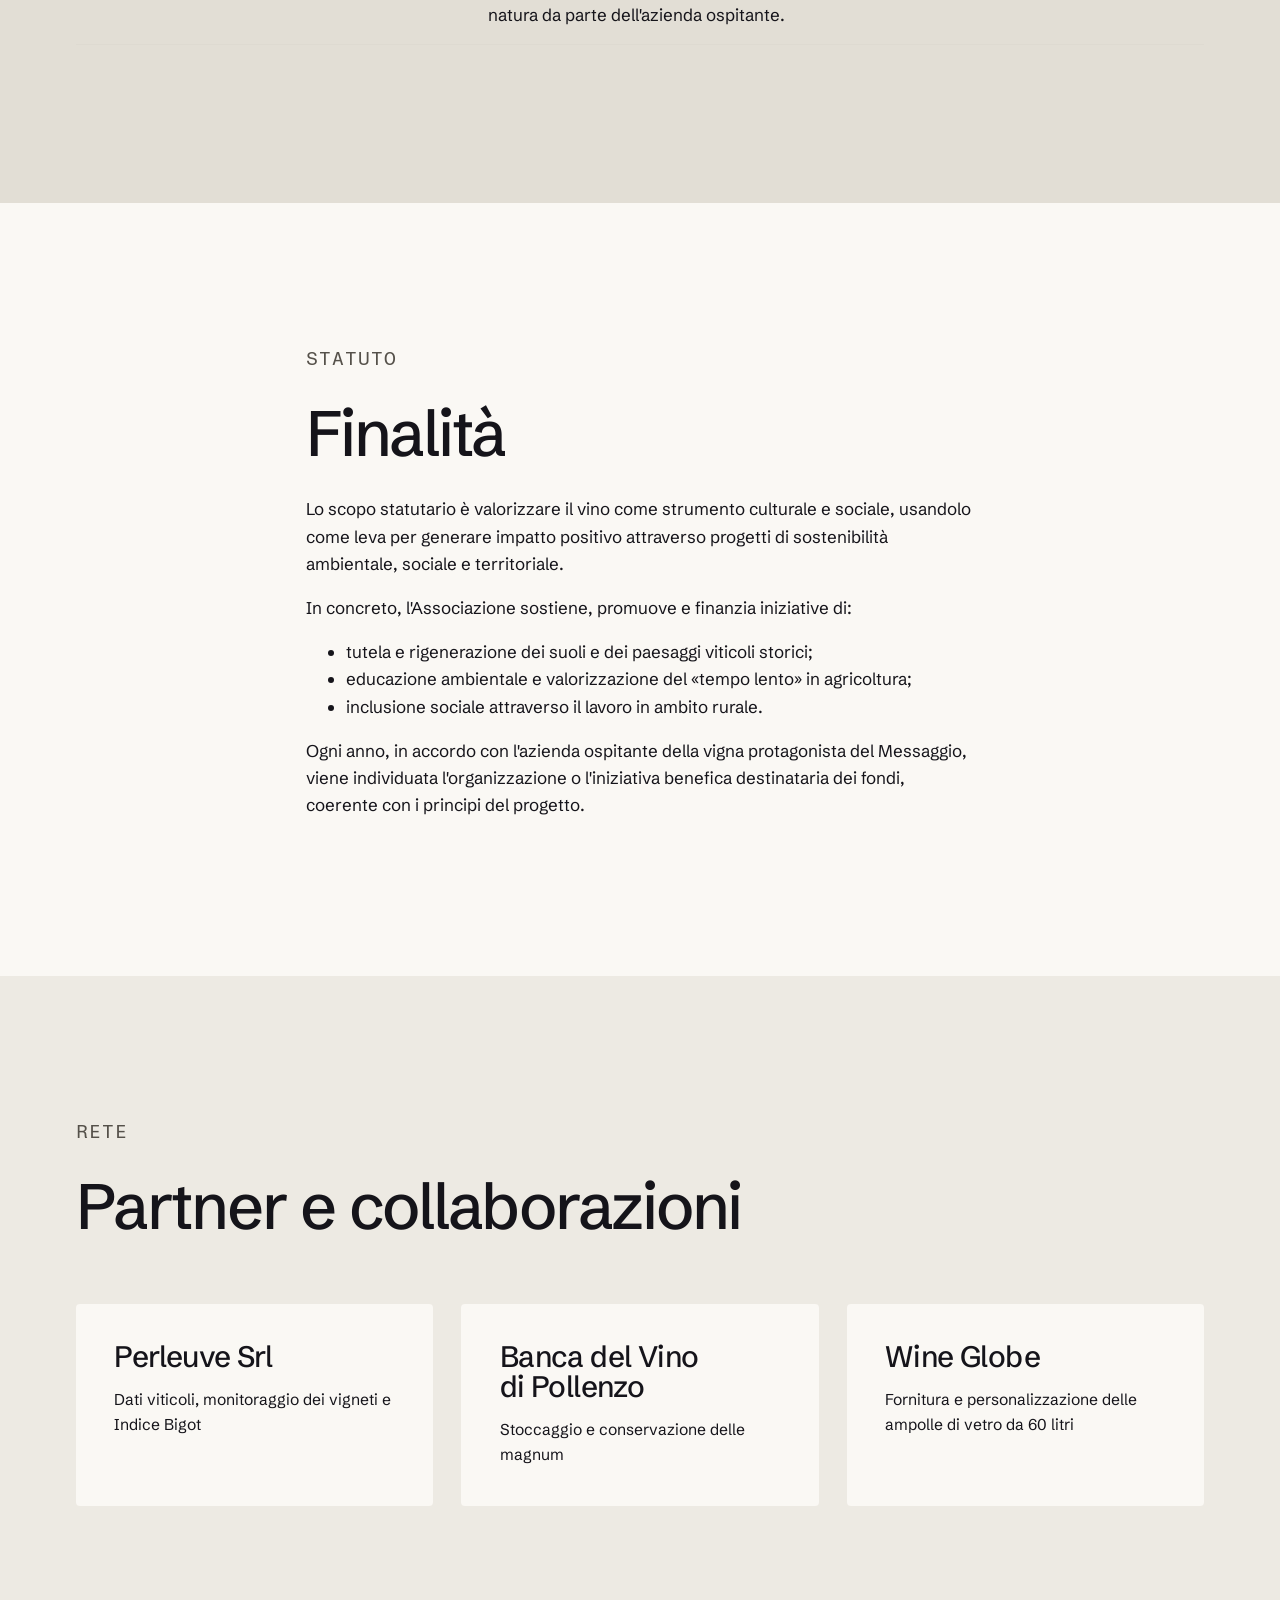
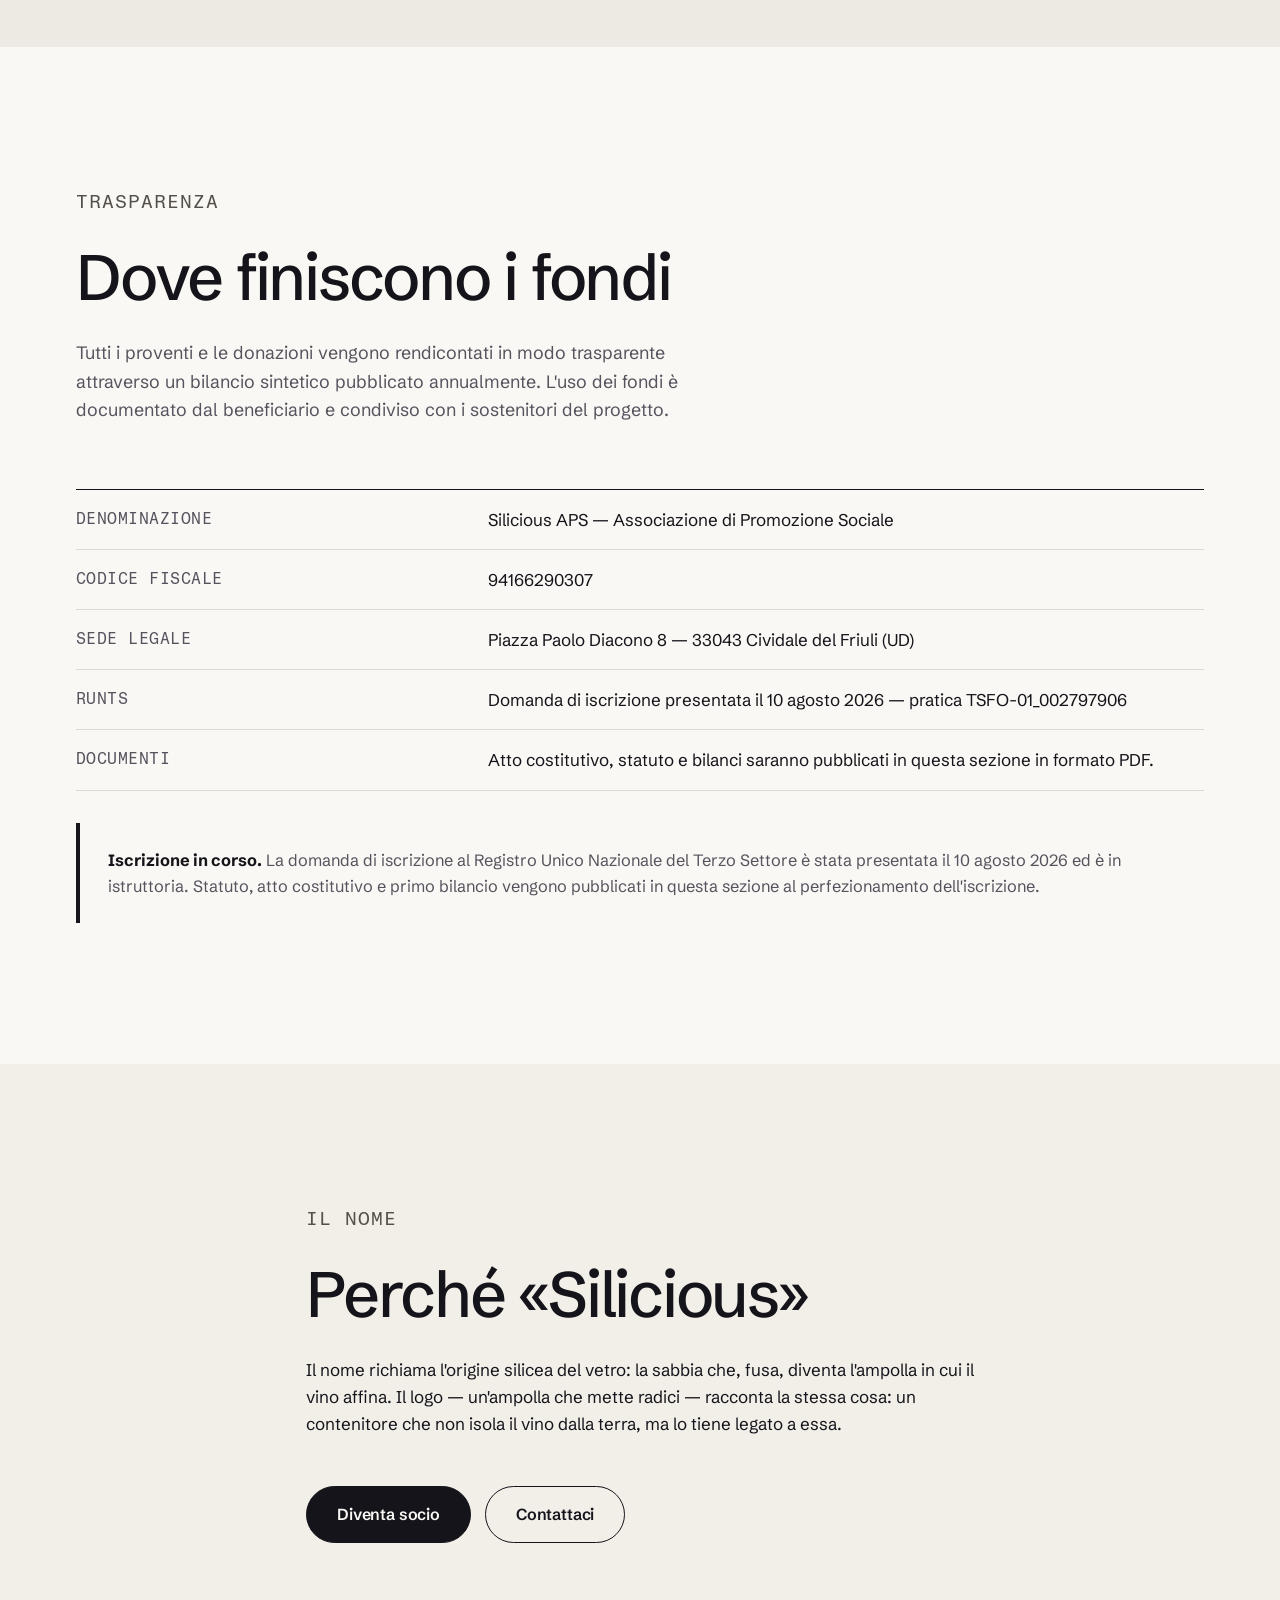
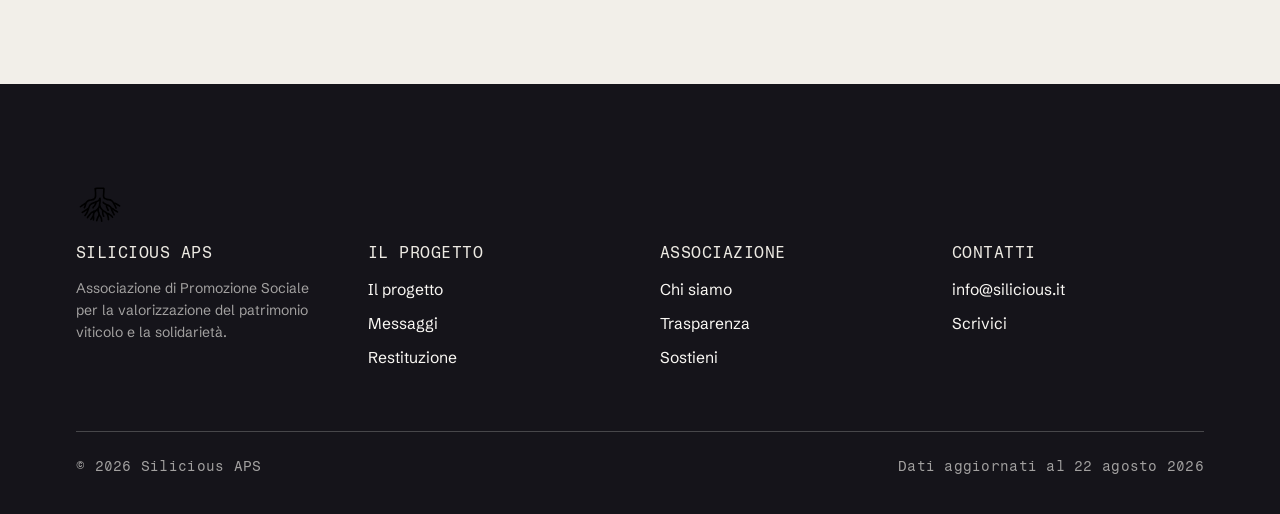
==== commit a4ee10a0: "Dati reali dell'Associazione, dall'atto costitutivo firmato Il vino nell'ampolla torna rosso: è l'un" ====
--- a/associazione/index.html
+++ b/associazione/index.html
@@ -64,15 +64,20 @@
       <dl class="dati">
         <div class="riga">
           <dt>Presidente</dt>
-          <dd data-testo="presidente">—</dd>
+          <dd><span data-testo="presidente">—</span> — ideatore del progetto</dd>
         </div>
         <div class="riga">
           <dt>Vice-Presidente</dt>
-          <dd><span data-testo="vicePresidente">—</span> — ideatore del progetto</dd>
+          <dd data-testo="vicePresidente">—</dd>
+        </div>
+        <div class="riga">
+          <dt>Consigliere</dt>
+          <dd data-testo="consigliere">—</dd>
         </div>
         <div class="riga">
           <dt>Soci fondatori</dt>
-          <dd><span data-testo="sociFondatori">—</span> soci, come richiesto per l'iscrizione al RUNTS.</dd>
+          <dd><span data-testo="sociFondatori">—</span>, che hanno sottoscritto l'atto costitutivo
+            del <span data-testo="costituzione">—</span>.</dd>
         </div>
         <div class="riga">
           <dt>Natura fiscale</dt>
@@ -93,7 +98,10 @@
     <div class="container stretto">
       <p class="occhiello">Statuto</p>
       <h2>Finalità</h2>
-      <p>L'Associazione sostiene, promuove e finanzia iniziative di:</p>
+      <p>Lo scopo statutario è valorizzare il vino come strumento culturale e sociale,
+        usandolo come leva per generare impatto positivo attraverso progetti di sostenibilità
+        ambientale, sociale e territoriale.</p>
+      <p>In concreto, l'Associazione sostiene, promuove e finanzia iniziative di:</p>
       <ul>
         <li>tutela e rigenerazione dei suoli e dei paesaggi viticoli storici;</li>
         <li>educazione ambientale e valorizzazione del «tempo lento» in agricoltura;</li>
@@ -147,8 +155,10 @@
         </div>
       </dl>
       <div class="nota-box" style="margin-top:32px">
-        <strong>Sezione in allestimento.</strong> I documenti ufficiali dell'Associazione vengono
-        pubblicati qui man mano che l'iter di iscrizione al RUNTS si completa.
+        <strong>Iscrizione in corso.</strong> La domanda di iscrizione al Registro Unico Nazionale
+        del Terzo Settore è stata presentata il 10 agosto 2026 ed è in istruttoria. Statuto, atto
+        costitutivo e primo bilancio vengono pubblicati in questa sezione al perfezionamento
+        dell'iscrizione.
       </div>
     </div>
   </section>
--- a/assets/css/style.css
+++ b/assets/css/style.css
@@ -11,22 +11,21 @@
 
 :root {
   /* Fondo e inchiostro */
-  --carta:      #FDFBF6;
+  --carta:      #FAF8F4;
   --inchiostro: #15141A;
   --inchiostro-lieve: #56535E;
-  --linea:      #E2DED4;
-
-  /* I tre pastelli che si alternano di sezione in sezione */
-  --pastello-1: #FFC2A8;   /* pesca */
-  --pastello-2: #ABE3BD;   /* verde vigna */
-  --pastello-3: #ADD0F7;   /* cielo */
-  --carta-alt:  var(--pastello-1);
-
-  /* Accenti */
-  --vino:  #9E273C;        /* accento primario: bottoni, numeri, sottolineature */
-  --terra: #804620;        /* occhielli e dettagli */
-  --vetro: #2F7D6B;        /* seconda serie nei grafici */
-  --oro:   #C99A2E;
+  --linea:      #DEDAD1;
+
+  /* I tre fondi che si alternano di sezione in sezione */
+  --fondo-1: #EDEAE3;
+  --fondo-2: #E2DED5;
+  --fondo-3: #F2EFE9;
+  --carta-alt: var(--fondo-1);
+
+  /* Accenti: nel bianco e nero non sono colori ma valori di grigio */
+  --accento:   #17161A;   /* numeri grandi, collegamenti, bottoni */
+  --etichetta: #55514A;   /* occhielli e voci in monospaziato */
+  --accento-2: #615B53;   /* etichette di stato e seconda serie nei grafici */
 
   /* Tipografia — un solo carattere, due ruoli */
   --testo:  "Schibsted Grotesk", -apple-system, BlinkMacSystemFont, "Segoe UI", Roboto, Helvetica, Arial, sans-serif;
@@ -41,18 +40,6 @@
   --radius: 4px;
 }
 
-/* ---- Prova temporanea: versione monocromatica, per il confronto -------
-   Si attiva con ?stile=mono. Quando la scelta sarà fatta, resta una sola
-   palette e questo blocco sparisce. */
-:root[data-stile="mono"] {
-  --carta:      #FAF8F4;
-  --pastello-1: #EDEAE3;
-  --pastello-2: #E2DED5;
-  --pastello-3: #F2EFE9;
-  --vino:  #17161A;
-  --terra: #55514A;
-  --vetro: #3E3A34;
-}
 
 
 *, *::before, *::after { box-sizing: border-box; }
@@ -72,7 +59,7 @@
 
 img, svg { max-width: 100%; height: auto; display: block; }
 
-a { color: var(--vino); text-underline-offset: 4px; text-decoration-thickness: 1.5px; }
+a { color: var(--accento); text-underline-offset: 4px; text-decoration-thickness: 1.5px; }
 a:hover { color: var(--inchiostro); }
 
 h1, h2, h3, h4 {
@@ -100,7 +87,7 @@
   font-weight: 600;
   letter-spacing: .1em;
   text-transform: uppercase;
-  color: var(--terra);
+  color: var(--etichetta);
   margin: 0 0 1.4em;
 }
 
@@ -131,8 +118,8 @@
   font-size: .95rem; font-weight: 500;
   padding: 6px 0; border-bottom: 1.5px solid transparent;
 }
-.nav a:hover { border-bottom-color: var(--terra); }
-.nav a[aria-current="page"] { border-bottom-color: var(--vino); color: var(--vino); }
+.nav a:hover { border-bottom-color: var(--etichetta); }
+.nav a[aria-current="page"] { border-bottom-color: var(--accento); color: var(--accento); }
 
 /* Il bottone dentro il menu è pur sempre una ".nav a": senza queste righe
    eredita il colore scuro del testo di navigazione e diventa nero su nero. */
@@ -140,7 +127,7 @@
 .nav a.btn[aria-current="page"] {
   color: var(--carta); border: 1.5px solid var(--inchiostro); border-bottom-color: var(--inchiostro);
 }
-.nav a.btn:hover { color: #fff; border-color: var(--vino); }
+.nav a.btn:hover { color: #fff; border-color: var(--accento); }
 
 .menu-toggle {
   display: none; margin-left: auto;
@@ -168,7 +155,7 @@
   text-decoration: none; border: 1.5px solid var(--inchiostro); cursor: pointer;
   transition: background .15s ease, color .15s ease, border-color .15s ease;
 }
-.btn:hover { background: var(--vino); border-color: var(--vino); color: #fff; }
+.btn:hover { background: var(--accento); border-color: var(--accento); color: #fff; }
 .btn-ghost { background: transparent; color: var(--inchiostro); }
 .btn-ghost:hover { background: var(--inchiostro); border-color: var(--inchiostro); color: var(--carta); }
 .btn-riga { display: flex; flex-wrap: wrap; gap: 14px; margin-top: clamp(32px, 4vw, 48px); }
@@ -183,9 +170,9 @@
 
 /* I pastelli si alternano da soli lungo la pagina: nessuna classe da scegliere
    a mano, basta marcare la sezione come "alt". */
-section.alt:nth-of-type(3n+1) { background: var(--pastello-1); }
-section.alt:nth-of-type(3n+2) { background: var(--pastello-2); }
-section.alt:nth-of-type(3n)   { background: var(--pastello-3); }
+section.alt:nth-of-type(3n+1) { background: var(--fondo-1); }
+section.alt:nth-of-type(3n+2) { background: var(--fondo-2); }
+section.alt:nth-of-type(3n)   { background: var(--fondo-3); }
 
 /* Il titolo va tenuto corto perché è grande; il paragrafo sotto no, altrimenti
    verrebbe strozzato su tre parole per riga. */
@@ -218,7 +205,7 @@
 
 .tagline {
   font-size: clamp(1.05rem, 1.7vw, 1.45rem); font-weight: 600;
-  letter-spacing: .2em; text-transform: uppercase; color: var(--terra);
+  letter-spacing: .2em; text-transform: uppercase; color: var(--etichetta);
   margin: 0 0 clamp(20px, 3vw, 34px);
 }
 
@@ -240,7 +227,7 @@
   font-size: 1.08rem; letter-spacing: .05em; text-transform: uppercase;
   color: var(--inchiostro-lieve); font-weight: 600;
 }
-.kpi .nota { font-size: .8rem; color: var(--terra); margin-top: 6px; }
+.kpi .nota { font-size: .8rem; color: var(--etichetta); margin-top: 6px; }
 
 /* ------------------------------- Schede --------------------------------- */
 
@@ -256,7 +243,7 @@
 .scheda p { font-size: .98rem; }
 .scheda .meta {
   font-size: 1rem; letter-spacing: .1em; text-transform: uppercase;
-  color: var(--terra); margin-bottom: 16px; font-weight: 600;
+  color: var(--etichetta); margin-bottom: 16px; font-weight: 600;
 }
 .scheda-link { text-decoration: none; color: inherit; transition: transform .2s ease; }
 .scheda-link:hover { transform: translateY(-4px); }
@@ -265,7 +252,7 @@
 /* Passi del ciclo */
 .passo { position: relative; padding-top: 24px; border-top: 2px solid var(--inchiostro); }
 .passo .num {
-  font-size: .95rem; font-weight: 600; color: var(--terra);
+  font-size: .95rem; font-weight: 600; color: var(--etichetta);
   display: block; margin-bottom: 14px; letter-spacing: .08em;
 }
 .passo h3 { font-size: clamp(1.4rem, 2.2vw, 1.9rem); margin-bottom: .5em; }
@@ -281,13 +268,13 @@
   font-size: .9rem; letter-spacing: .08em; text-transform: uppercase; font-weight: 600;
   padding: 3px 9px; border-radius: 999px; border: 1px solid var(--linea); color: var(--inchiostro-lieve);
 }
-.tempo .fase.ampolla   { border-color: var(--vetro); color: var(--vetro); }
-.tempo .fase.bottiglia { border-color: var(--vino);  color: var(--vino); }
-.tempo .fase.conclusa  { border-color: var(--terra); color: var(--terra); }
+.tempo .fase.ampolla   { border-color: var(--accento-2); color: var(--accento-2); }
+.tempo .fase.bottiglia { border-color: var(--accento);  color: var(--accento); }
+.tempo .fase.conclusa  { border-color: var(--etichetta); color: var(--etichetta); }
 .tempo .sottotesto { color: var(--inchiostro-lieve); font-size: .92rem; margin-bottom: 18px; }
 
 .barra { height: 10px; background: rgba(21, 20, 26, .09); border: 1px solid var(--linea); border-radius: 999px; overflow: hidden; }
-.barra > i { display: block; height: 100%; background: var(--vino); border-radius: 999px; transition: width .6s ease; }
+.barra > i { display: block; height: 100%; background: var(--accento); border-radius: 999px; transition: width .6s ease; }
 .barra-estremi {
   display: flex; justify-content: space-between; gap: 12px;
   font-size: .78rem; color: var(--inchiostro-lieve); margin-top: 8px;
@@ -307,7 +294,7 @@
 }
 .figura figcaption {
   font-size: .86rem; line-height: 1.55; color: var(--inchiostro-lieve);
-  margin-top: 12px; padding-left: 14px; border-left: 2px solid var(--terra);
+  margin-top: 12px; padding-left: 14px; border-left: 2px solid var(--etichetta);
 }
 
 .banda-immagine { padding-block: 0; }
@@ -351,11 +338,11 @@
 .ampolla-legenda { display: flex; flex-direction: column; gap: 8px; min-width: 210px; }
 .ampolla-percento {
   font-size: clamp(3rem, 7vw, 4.4rem); font-weight: 500; letter-spacing: -0.045em; line-height: .95;
-  color: var(--vino);
+  color: var(--accento);
 }
 .ampolla-fase {
   font-size: .98rem; letter-spacing: .08em; text-transform: uppercase;
-  color: var(--terra); font-weight: 600;
+  color: var(--etichetta); font-weight: 600;
 }
 .ampolla-manca { color: var(--inchiostro-lieve); font-size: .95rem; }
 
@@ -397,9 +384,9 @@
   font-size: 1.05rem; letter-spacing: .05em; text-transform: uppercase;
   font-weight: 600; color: var(--inchiostro-lieve);
 }
-.indice .scarto { font-size: .88rem; color: var(--terra); }
-.indice .scarto.su  { color: var(--vino); }
-.indice .scarto.giu { color: var(--vetro); }
+.indice .scarto { font-size: .88rem; color: var(--etichetta); }
+.indice .scarto.su  { color: var(--accento); }
+.indice .scarto.giu { color: var(--accento-2); }
 
 /* --------------------------- Grafico dell'annata ------------------------ */
 
@@ -407,16 +394,18 @@
    illeggibili — ma scorre in orizzontale dentro il suo contenitore. */
 .grafico { margin: 0 0 44px; overflow-x: auto; padding-block: 8px; }
 .grafico svg { width: 100%; min-width: 480px; height: auto; overflow: visible; }
-.grafico .barra-media { fill: var(--linea); }
-.grafico .barra-anno  { fill: var(--vetro); }
-.grafico .linea-temp  { fill: none; stroke: var(--vino); stroke-width: 2.5; stroke-linejoin: round; }
-.grafico .punto-temp  { fill: var(--vino); }
+/* Senza colore le due serie si distinguono per pieno e vuoto, non per tinta:
+   la media è un contorno, l'anno un pieno. */
+.grafico .barra-media { fill: none; stroke: var(--accento-2); stroke-width: 1.5; }
+.grafico .barra-anno  { fill: var(--accento-2); }
+.grafico .linea-temp  { fill: none; stroke: var(--accento); stroke-width: 2.5; stroke-linejoin: round; }
+.grafico .punto-temp  { fill: var(--accento); }
 .grafico .griglia-linea { stroke: var(--linea); stroke-width: 1; }
 .grafico .tacca, .grafico .etichetta-x {
   font-family: var(--sans); font-size: 14px; fill: var(--inchiostro-lieve);
 }
 .grafico .etichetta-x { text-anchor: middle; font-weight: 500; }
-.grafico .tacca.destra { text-anchor: start; fill: var(--vino); }
+.grafico .tacca.destra { text-anchor: start; fill: var(--accento); }
 
 .legenda-grafico {
   display: flex; flex-wrap: wrap; gap: 10px 26px; margin-top: 18px;
@@ -427,14 +416,14 @@
   display: inline-block; width: 14px; height: 14px; margin-right: 8px;
   vertical-align: -2px; border-radius: 2px;
 }
-.legenda-grafico .chiave.media { background: var(--linea); }
-.legenda-grafico .chiave.anno  { background: var(--vetro); }
-.legenda-grafico .chiave.temp  { background: var(--vino); border-radius: 999px; }
+.legenda-grafico .chiave.media { background: transparent; border: 1.5px solid var(--accento-2); }
+.legenda-grafico .chiave.anno  { background: var(--accento-2); }
+.legenda-grafico .chiave.temp  { background: var(--accento); border-radius: 999px; }
 
 .racconto-annata { max-width: var(--stretto); }
 .racconto-annata p:first-child::first-letter {
   font-size: 3.2em; font-weight: 500; line-height: .8;
-  float: left; padding: 4px 10px 0 0; color: var(--vino);
+  float: left; padding: 4px 10px 0 0; color: var(--accento);
 }
 .fonte-dati {
   border-top: 1px solid var(--linea); padding-top: 16px; margin-top: 36px;
@@ -458,7 +447,7 @@
 /* --------------------------------- Note --------------------------------- */
 
 .nota-box {
-  border-left: 4px solid var(--vino); background: var(--carta);
+  border-left: 4px solid var(--accento); background: var(--carta);
   padding: 24px 28px; font-size: 1.02rem; color: var(--inchiostro-lieve);
   border-radius: 0 var(--radius) var(--radius) 0;
 }
@@ -466,7 +455,7 @@
 
 .citazione {
   font-size: clamp(1.9rem, 4.2vw, 3rem); font-weight: 500; letter-spacing: -0.03em; line-height: 1.15;
-  border-left: 2px solid var(--vino); padding-left: 28px; margin: 0; color: var(--inchiostro);
+  border-left: 2px solid var(--accento); padding-left: 28px; margin: 0; color: var(--inchiostro);
 }
 
 /* ------------------------------- Moduli --------------------------------- */
@@ -480,7 +469,7 @@
   padding: 11px 13px; width: 100%;
 }
 .campo input:focus, .campo textarea:focus, .campo select:focus {
-  outline: 2px solid var(--vino); outline-offset: 1px; border-color: var(--vino);
+  outline: 2px solid var(--accento); outline-offset: 1px; border-color: var(--accento);
 }
 .campo textarea { min-height: 150px; resize: vertical; }
 .campo .aiuto { font-size: .8rem; color: var(--inchiostro-lieve); text-transform: none; letter-spacing: 0; font-weight: 400; }
@@ -488,7 +477,7 @@
 /* ------------------------------- Footer --------------------------------- */
 
 /* Il piede è scuro: chiude la pagina e non rischia di confondersi con la
-   sezione pastello che lo precede, qualunque essa sia. */
+   sezione grigia che lo precede, qualunque essa sia. */
 .site-footer {
   padding-block: clamp(64px, 8vw, 100px) 36px;
   font-size: .98rem;
@@ -498,12 +487,12 @@
 .site-footer .griglia { gap: 40px; }
 .site-footer h4 {
   font-size: .98rem; letter-spacing: .1em; text-transform: uppercase;
-  color: var(--pastello-1); margin-bottom: 16px;
+  color: var(--fondo-1); margin-bottom: 16px;
 }
 .site-footer ul { list-style: none; margin: 0; padding: 0; }
 .site-footer li { margin-bottom: 9px; }
 .site-footer a { color: var(--carta); text-decoration: none; }
-.site-footer a:hover { color: var(--pastello-1); text-decoration: underline; }
+.site-footer a:hover { color: var(--fondo-1); text-decoration: underline; }
 .site-footer .guida { color: color-mix(in srgb, var(--carta) 62%, transparent); }
 .site-footer .coda {
   margin-top: 52px; padding-top: 24px;
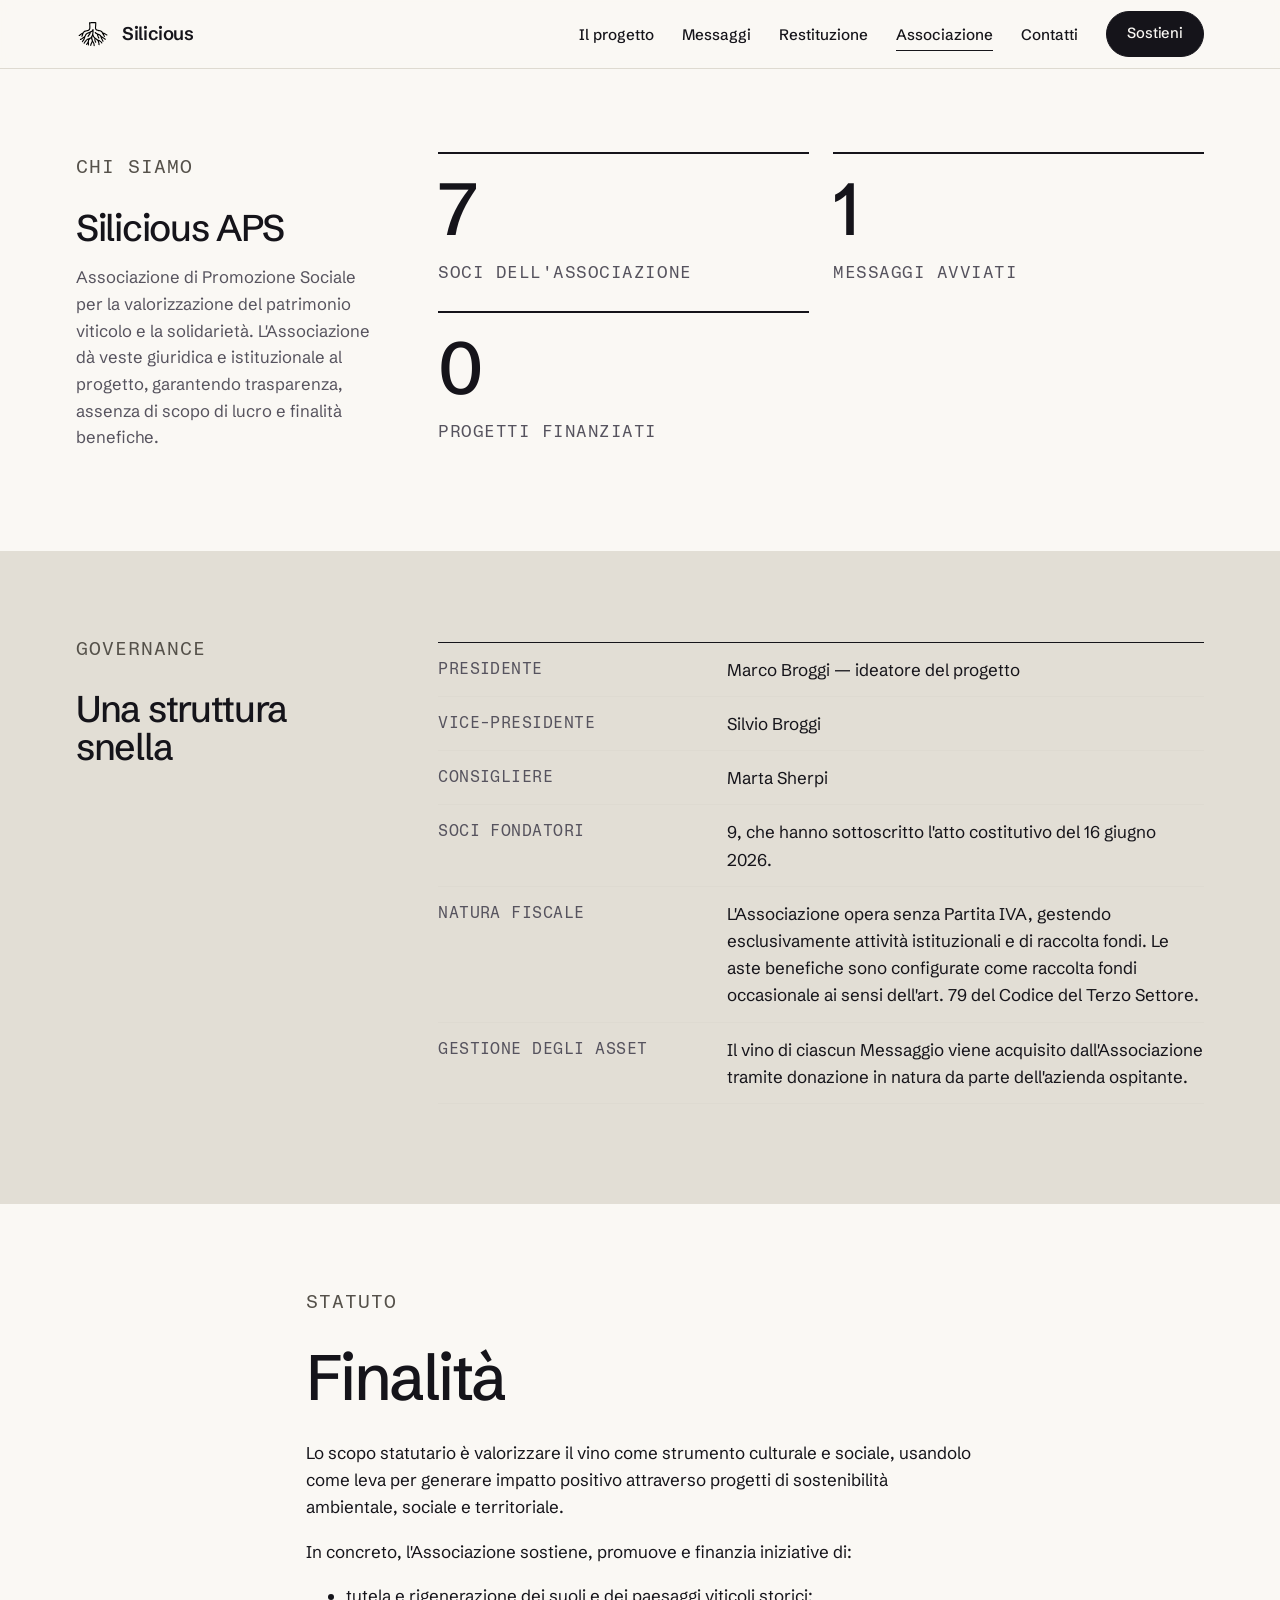
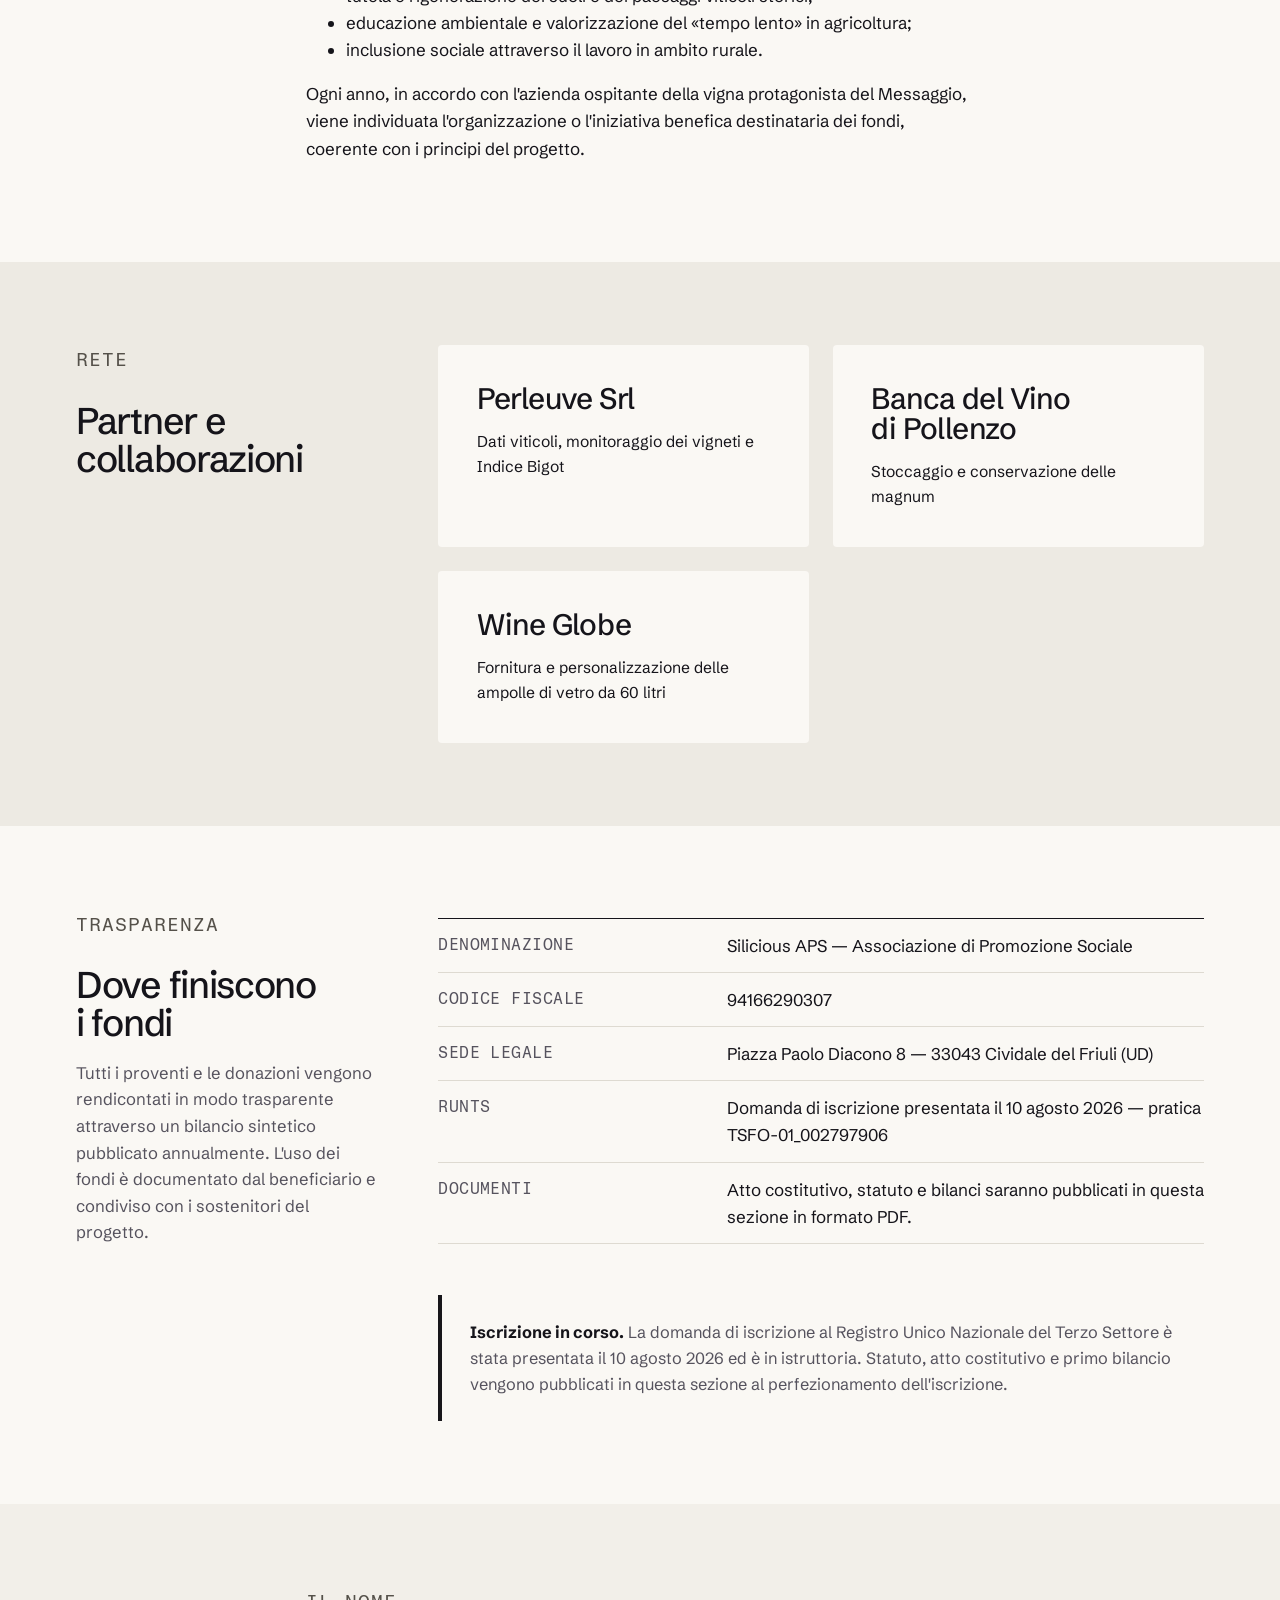
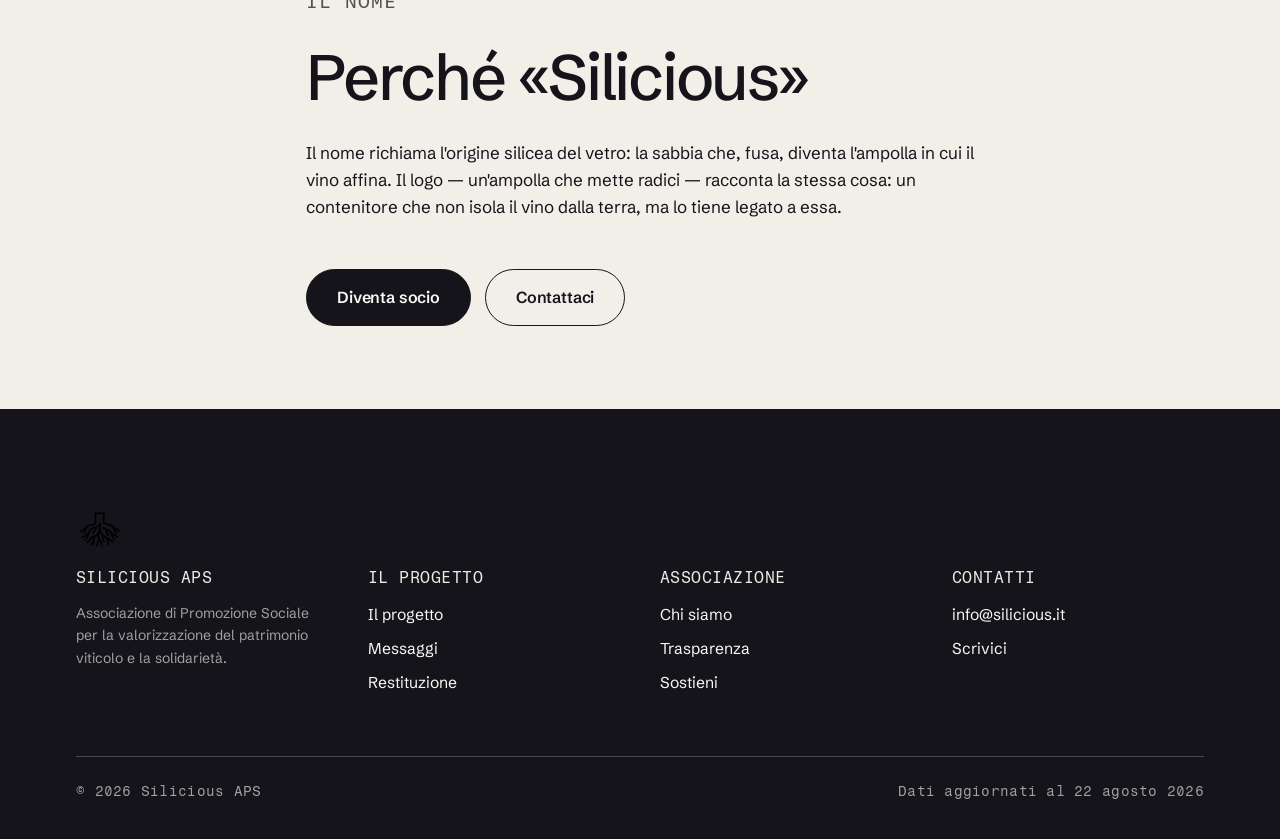
==== commit a5e83c0a: "Foto scelte da Marco e nome composto in tipografia Foto: sostituita l'intera selezione con le quatto" ====
--- a/associazione/index.html
+++ b/associazione/index.html
@@ -5,13 +5,13 @@
 <meta name="viewport" content="width=device-width, initial-scale=1">
 <title>L'Associazione — Silicious APS</title>
 <meta name="description" content="Silicious APS: Associazione di Promozione Sociale per la valorizzazione del patrimonio viticolo e la solidarietà. Organi, finalità statutarie, partner e trasparenza.">
-<link rel="canonical" href="https://silicious.org/associazione/">
+<link rel="canonical" href="https://silicious.it/associazione/">
 <link rel="icon" href="../assets/img/logo-mark.svg?v=3" type="image/svg+xml">
 <meta property="og:type" content="website">
 <meta property="og:title" content="L'Associazione — Silicious APS">
 <meta property="og:description" content="Organi, finalità statutarie, partner e trasparenza di Silicious APS.">
-<meta property="og:url" content="https://silicious.org/associazione/">
-<meta property="og:image" content="https://silicious.org/assets/img/logo.png">
+<meta property="og:url" content="https://silicious.it/associazione/">
+<meta property="og:image" content="https://silicious.it/assets/img/messaggio-01/vigna-brina.jpg">
 <link rel="preconnect" href="https://fonts.googleapis.com">
 <link rel="preconnect" href="https://fonts.gstatic.com" crossorigin>
 <link href="https://fonts.googleapis.com/css2?family=Fragment+Mono&family=Schibsted+Grotesk:wght@400;500;600;700&display=swap" rel="stylesheet">
--- a/assets/css/style.css
+++ b/assets/css/style.css
@@ -165,7 +165,7 @@
 
 /* ------------------------------ Sezioni --------------------------------- */
 
-section { padding-block: clamp(72px, 11vw, 160px); }
+section { padding-block: clamp(52px, 6.5vw, 104px); }
 section.bordo-sopra { border-top: 1px solid var(--linea); }
 
 /* I pastelli si alternano da soli lungo la pagina: nessuna classe da scegliere
@@ -176,7 +176,7 @@
 
 /* Il titolo va tenuto corto perché è grande; il paragrafo sotto no, altrimenti
    verrebbe strozzato su tre parole per riga. */
-.intestazione-sezione { max-width: 74ch; margin-bottom: clamp(40px, 5vw, 72px); }
+.intestazione-sezione { max-width: 74ch; margin-bottom: clamp(32px, 3.5vw, 52px); }
 .intestazione-sezione h1,
 .intestazione-sezione h2 { max-width: 18ch; }
 .intestazione-sezione p.guida { max-width: 58ch; font-size: 1.05em; }
@@ -185,9 +185,26 @@
 
 /* L'apertura è centrata: il marchio disegnato sta al centro della pagina e
    tutto quello che segue si allinea a lui. */
-.hero { padding-block: clamp(48px, 7vw, 96px) clamp(64px, 10vw, 140px); text-align: center; }
+.hero { padding-block: clamp(40px, 5vw, 72px) clamp(48px, 7vw, 96px); text-align: center; }
+/* Il marchio dell'apertura: il disegno sopra, il nome composto sotto nel
+   carattere del sito. Sono due pezzi separati apposta — quando arriverà il
+   disegno nuovo dal grafico si sostituisce solo l'immagine. */
+.marchio-grande {
+  display: flex; flex-direction: column; align-items: center;
+  gap: clamp(14px, 1.8vw, 24px);
+  margin: 0 auto clamp(28px, 4vw, 48px);
+  color: var(--inchiostro);
+}
+.marchio-grande img { width: min(190px, 42vw); }
+.marchio-grande .parola {
+  font-size: clamp(2.3rem, 5.4vw, 4rem);
+  font-weight: 500;
+  letter-spacing: -0.045em;
+  line-height: 1;
+}
+
 .hero .logo-grande {
-  width: min(300px, 62vw); margin: 0 auto clamp(40px, 6vw, 72px); color: var(--inchiostro);
+  width: min(250px, 54vw); margin: 0 auto clamp(28px, 4vw, 48px); color: var(--inchiostro);
 }
 .hero .payoff {
   font-size: clamp(2.4rem, 6.4vw, 4.8rem);
@@ -211,7 +228,7 @@
 
 /* ------------------------------- Griglie -------------------------------- */
 
-.griglia { display: grid; gap: 28px; }
+.griglia { display: grid; gap: 24px; }
 .griglia-2 { grid-template-columns: repeat(auto-fit, minmax(280px, 1fr)); }
 .griglia-3 { grid-template-columns: repeat(auto-fit, minmax(260px, 1fr)); }
 .griglia-4 { grid-template-columns: repeat(auto-fit, minmax(210px, 1fr)); }
@@ -299,12 +316,12 @@
 
 .banda-immagine { padding-block: 0; }
 .banda-immagine img {
-  width: 100%; height: clamp(280px, 52vh, 560px); object-fit: cover;
+  width: 100%; height: clamp(220px, 38vh, 420px); object-fit: cover;
   border-block: 1px solid var(--linea);
 }
 
-.galleria { display: grid; gap: 32px; grid-template-columns: repeat(auto-fit, minmax(300px, 1fr)); }
-.galleria .figura img { aspect-ratio: 3 / 4; object-fit: cover; }
+.galleria { display: grid; gap: 24px; grid-template-columns: repeat(auto-fit, minmax(300px, 1fr)); }
+.galleria .figura img { aspect-ratio: 4 / 5; object-fit: cover; }
 .galleria .figura.orizzontale img { aspect-ratio: 4 / 3; }
 
 /* Schede con fotografia di copertina */
@@ -435,7 +452,7 @@
 .dati { border-top: 1px solid var(--inchiostro); margin-top: 8px; }
 .dati .riga {
   display: grid; grid-template-columns: minmax(160px, 34%) 1fr; gap: 8px 28px;
-  padding: 16px 0; border-bottom: 1px solid var(--linea);
+  padding: 13px 0; border-bottom: 1px solid var(--linea);
 }
 .dati dt, .dati .voce {
   font-size: .98rem; letter-spacing: .06em; text-transform: uppercase;
@@ -542,3 +559,98 @@
 .occhiello { letter-spacing: .05em; }
 .tagline   { letter-spacing: .1em; }
 .kpi .etichetta, .indice .etichetta, .dati dt, .site-footer h4 { letter-spacing: .03em; }
+
+/* ==========================================================================
+   IMPAGINAZIONE A DUE COLONNE
+   Su schermo largo il titolo della sezione si mette a sinistra e resta
+   fermo mentre il contenuto scorre. Serve a due cose: accorcia la pagina di
+   quanto misurava il titolo, e dà un senso di movimento senza animare nulla.
+   Sotto i 1000 px torna tutto impilato.
+   ========================================================================== */
+
+@media (min-width: 1000px) {
+  section .container:has(> .intestazione-sezione):not(.stretto) {
+    display: grid;
+    grid-template-columns: minmax(220px, 27%) 1fr;
+    column-gap: clamp(36px, 4.5vw, 72px);
+    align-items: start;
+  }
+  section .container:has(> .intestazione-sezione):not(.stretto) > .intestazione-sezione {
+    margin-bottom: 0;
+    position: sticky;
+    top: 92px;
+  }
+  section .container:has(> .intestazione-sezione):not(.stretto) > *:not(.intestazione-sezione) {
+    grid-column: 2;
+  }
+  /* Nella colonna stretta il titolo non può restare largo 18ch */
+  section .container:has(> .intestazione-sezione):not(.stretto) .intestazione-sezione h1,
+  section .container:has(> .intestazione-sezione):not(.stretto) .intestazione-sezione h2 {
+    max-width: none;
+    font-size: clamp(1.9rem, 2.9vw, 2.9rem);
+  }
+  section .container:has(> .intestazione-sezione):not(.stretto) .intestazione-sezione p.guida {
+    max-width: none;
+    font-size: .98em;
+  }
+}
+
+
+@media (prefers-reduced-motion: reduce) {
+  html.anima [data-anima] { opacity: 1; transform: none; transition: none; }
+}
+
+/* ==========================================================================
+   ANIMAZIONI ALLO SCORRIMENTO
+   Sono animazioni CSS legate alla posizione dell'elemento nella finestra:
+   niente JavaScript, niente stato "nascosto" da riaccendere. Se il browser
+   non le sostiene, il blocco @supports viene ignorato e la pagina resta
+   semplicemente ferma — non può succedere che un pezzo resti invisibile.
+   ========================================================================== */
+
+@keyframes entra {
+  from { opacity: 0; transform: translateY(26px); }
+  to   { opacity: 1; transform: none; }
+}
+@keyframes riempi {
+  from { transform: scaleX(0); }
+  to   { transform: scaleX(1); }
+}
+
+@supports/* Nota: qui si animano solo elementi legati allo scorrimento. Niente
+   animazioni a tempo sull'apertura: se per qualsiasi motivo non partissero,
+   il marchio resterebbe invisibile. */
+ (animation-timeline: view()) {
+  @media (prefers-reduced-motion: no-preference) {
+
+    main .intestazione-sezione,
+    main .griglia > *,
+    main .tempo,
+    main .figura,
+    main .grafico,
+    main .citazione,
+    main .nota-box,
+    main .dati,
+    main .ampolla,
+    main .modulo,
+    .banda-immagine img {
+      animation: entra linear both;
+      animation-timeline: view();
+      animation-range: entry 0% entry 40%;
+    }
+
+    /* Le schede affiancate sono tutte alla stessa altezza: senza questo
+       entrerebbero all'unisono. Facendole finire in momenti diversi si
+       ottiene una cascata da sinistra a destra. */
+    main .griglia > *:nth-child(3n + 2) { animation-range: entry 0% entry 52%; }
+    main .griglia > *:nth-child(3n)     { animation-range: entry 0% entry 64%; }
+
+    /* La barra del tempo si riempie da sinistra mentre entra. */
+    .barra > i {
+      transform-origin: left center;
+      animation: riempi linear both;
+      animation-timeline: view();
+      animation-range: entry 5% entry 55%;
+    }
+  }
+}
